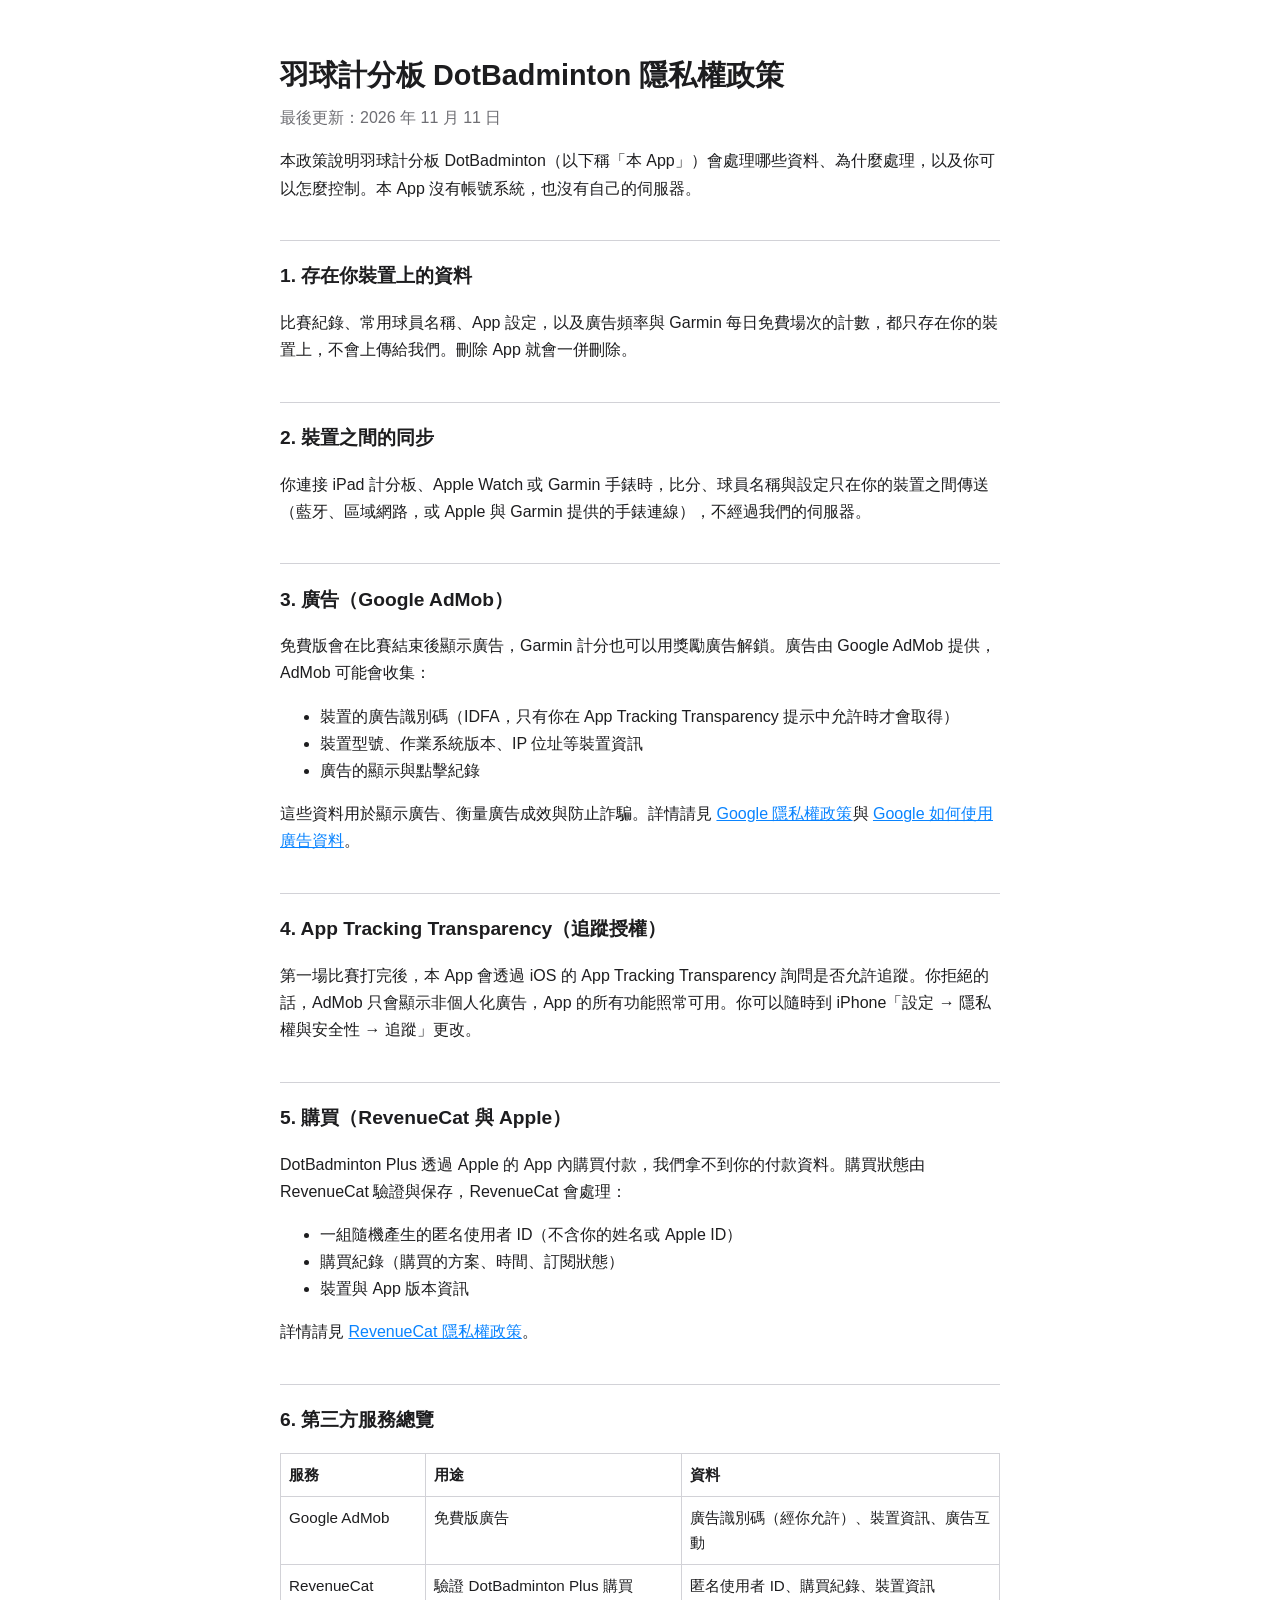
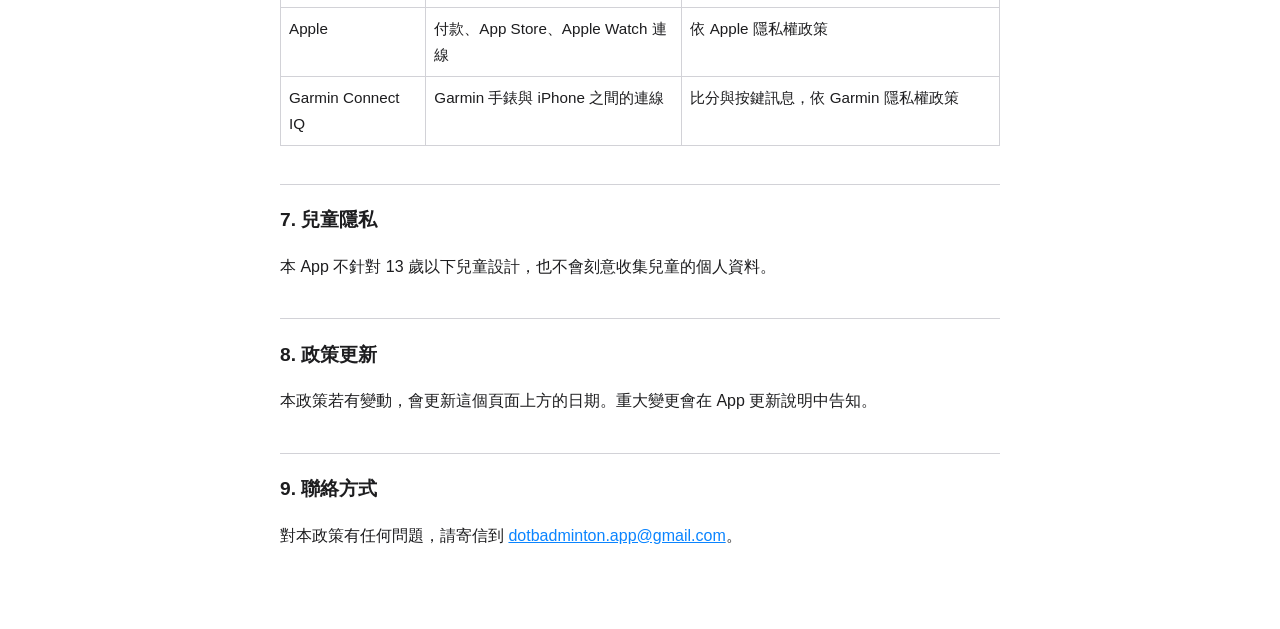
==== privacy.html @ 85cb0b8d "建立隱私權政策與支援頁面" ====
<!doctype html>
<html lang="zh-Hant">
<head>
  <meta charset="utf-8">
  <meta name="viewport" content="width=device-width, initial-scale=1">
  <title>羽球計分板 DotBadminton 隱私權政策</title>
  <style>
    :root { --fg: #1d1d1f; --muted: #6e6e73; --bg: #ffffff; --line: #d2d2d7; }
    @media (prefers-color-scheme: dark) {
      :root { --fg: #f5f5f7; --muted: #a1a1a6; --bg: #000000; --line: #424245; }
    }
    body {
      margin: 0; background: var(--bg); color: var(--fg);
      font: 16px/1.7 -apple-system, BlinkMacSystemFont, "PingFang TC", "Noto Sans TC", sans-serif;
    }
    main { max-width: 720px; margin: 0 auto; padding: 32px 16px 64px; }
    h1 { font-size: 1.8em; margin-bottom: 0; }
    h2 { font-size: 1.2em; margin-top: 2em; border-top: 1px solid var(--line); padding-top: 1em; }
    .updated { color: var(--muted); margin-top: 4px; }
    a { color: #0a84ff; }
    table { border-collapse: collapse; width: 100%; font-size: 0.95em; }
    th, td { border: 1px solid var(--line); padding: 8px; text-align: left; vertical-align: top; }
  </style>
</head>
<body>
<main>
  <h1>羽球計分板 DotBadminton 隱私權政策</h1>
  <p class="updated">最後更新：2026 年 11 月 11 日</p>

  <p>本政策說明羽球計分板 DotBadminton（以下稱「本 App」）會處理哪些資料、為什麼處理，以及你可以怎麼控制。本 App 沒有帳號系統，也沒有自己的伺服器。</p>

  <h2>1. 存在你裝置上的資料</h2>
  <p>比賽紀錄、常用球員名稱、App 設定，以及廣告頻率與 Garmin 每日免費場次的計數，都只存在你的裝置上，不會上傳給我們。刪除 App 就會一併刪除。</p>

  <h2>2. 裝置之間的同步</h2>
  <p>你連接 iPad 計分板、Apple Watch 或 Garmin 手錶時，比分、球員名稱與設定只在你的裝置之間傳送（藍牙、區域網路，或 Apple 與 Garmin 提供的手錶連線），不經過我們的伺服器。</p>

  <h2>3. 廣告（Google AdMob）</h2>
  <p>免費版會在比賽結束後顯示廣告，Garmin 計分也可以用獎勵廣告解鎖。廣告由 Google AdMob 提供，AdMob 可能會收集：</p>
  <ul>
    <li>裝置的廣告識別碼（IDFA，只有你在 App Tracking Transparency 提示中允許時才會取得）</li>
    <li>裝置型號、作業系統版本、IP 位址等裝置資訊</li>
    <li>廣告的顯示與點擊紀錄</li>
  </ul>
  <p>這些資料用於顯示廣告、衡量廣告成效與防止詐騙。詳情請見 <a href="https://policies.google.com/privacy">Google 隱私權政策</a>與 <a href="https://policies.google.com/technologies/ads">Google 如何使用廣告資料</a>。</p>

  <h2>4. App Tracking Transparency（追蹤授權）</h2>
  <p>第一場比賽打完後，本 App 會透過 iOS 的 App Tracking Transparency 詢問是否允許追蹤。你拒絕的話，AdMob 只會顯示非個人化廣告，App 的所有功能照常可用。你可以隨時到 iPhone「設定 → 隱私權與安全性 → 追蹤」更改。</p>

  <h2>5. 購買（RevenueCat 與 Apple）</h2>
  <p>DotBadminton Plus 透過 Apple 的 App 內購買付款，我們拿不到你的付款資料。購買狀態由 RevenueCat 驗證與保存，RevenueCat 會處理：</p>
  <ul>
    <li>一組隨機產生的匿名使用者 ID（不含你的姓名或 Apple ID）</li>
    <li>購買紀錄（購買的方案、時間、訂閱狀態）</li>
    <li>裝置與 App 版本資訊</li>
  </ul>
  <p>詳情請見 <a href="https://www.revenuecat.com/privacy">RevenueCat 隱私權政策</a>。</p>

  <h2>6. 第三方服務總覽</h2>
  <table>
    <tr><th>服務</th><th>用途</th><th>資料</th></tr>
    <tr><td>Google AdMob</td><td>免費版廣告</td><td>廣告識別碼（經你允許）、裝置資訊、廣告互動</td></tr>
    <tr><td>RevenueCat</td><td>驗證 DotBadminton Plus 購買</td><td>匿名使用者 ID、購買紀錄、裝置資訊</td></tr>
    <tr><td>Apple</td><td>付款、App Store、Apple Watch 連線</td><td>依 Apple 隱私權政策</td></tr>
    <tr><td>Garmin Connect IQ</td><td>Garmin 手錶與 iPhone 之間的連線</td><td>比分與按鍵訊息，依 Garmin 隱私權政策</td></tr>
  </table>

  <h2>7. 兒童隱私</h2>
  <p>本 App 不針對 13 歲以下兒童設計，也不會刻意收集兒童的個人資料。</p>

  <h2>8. 政策更新</h2>
  <p>本政策若有變動，會更新這個頁面上方的日期。重大變更會在 App 更新說明中告知。</p>

  <h2>9. 聯絡方式</h2>
  <p>對本政策有任何問題，請寄信到 <a href="mailto:dotbadminton.app@gmail.com">dotbadminton.app@gmail.com</a>。</p>
</main>
</body>
</html>
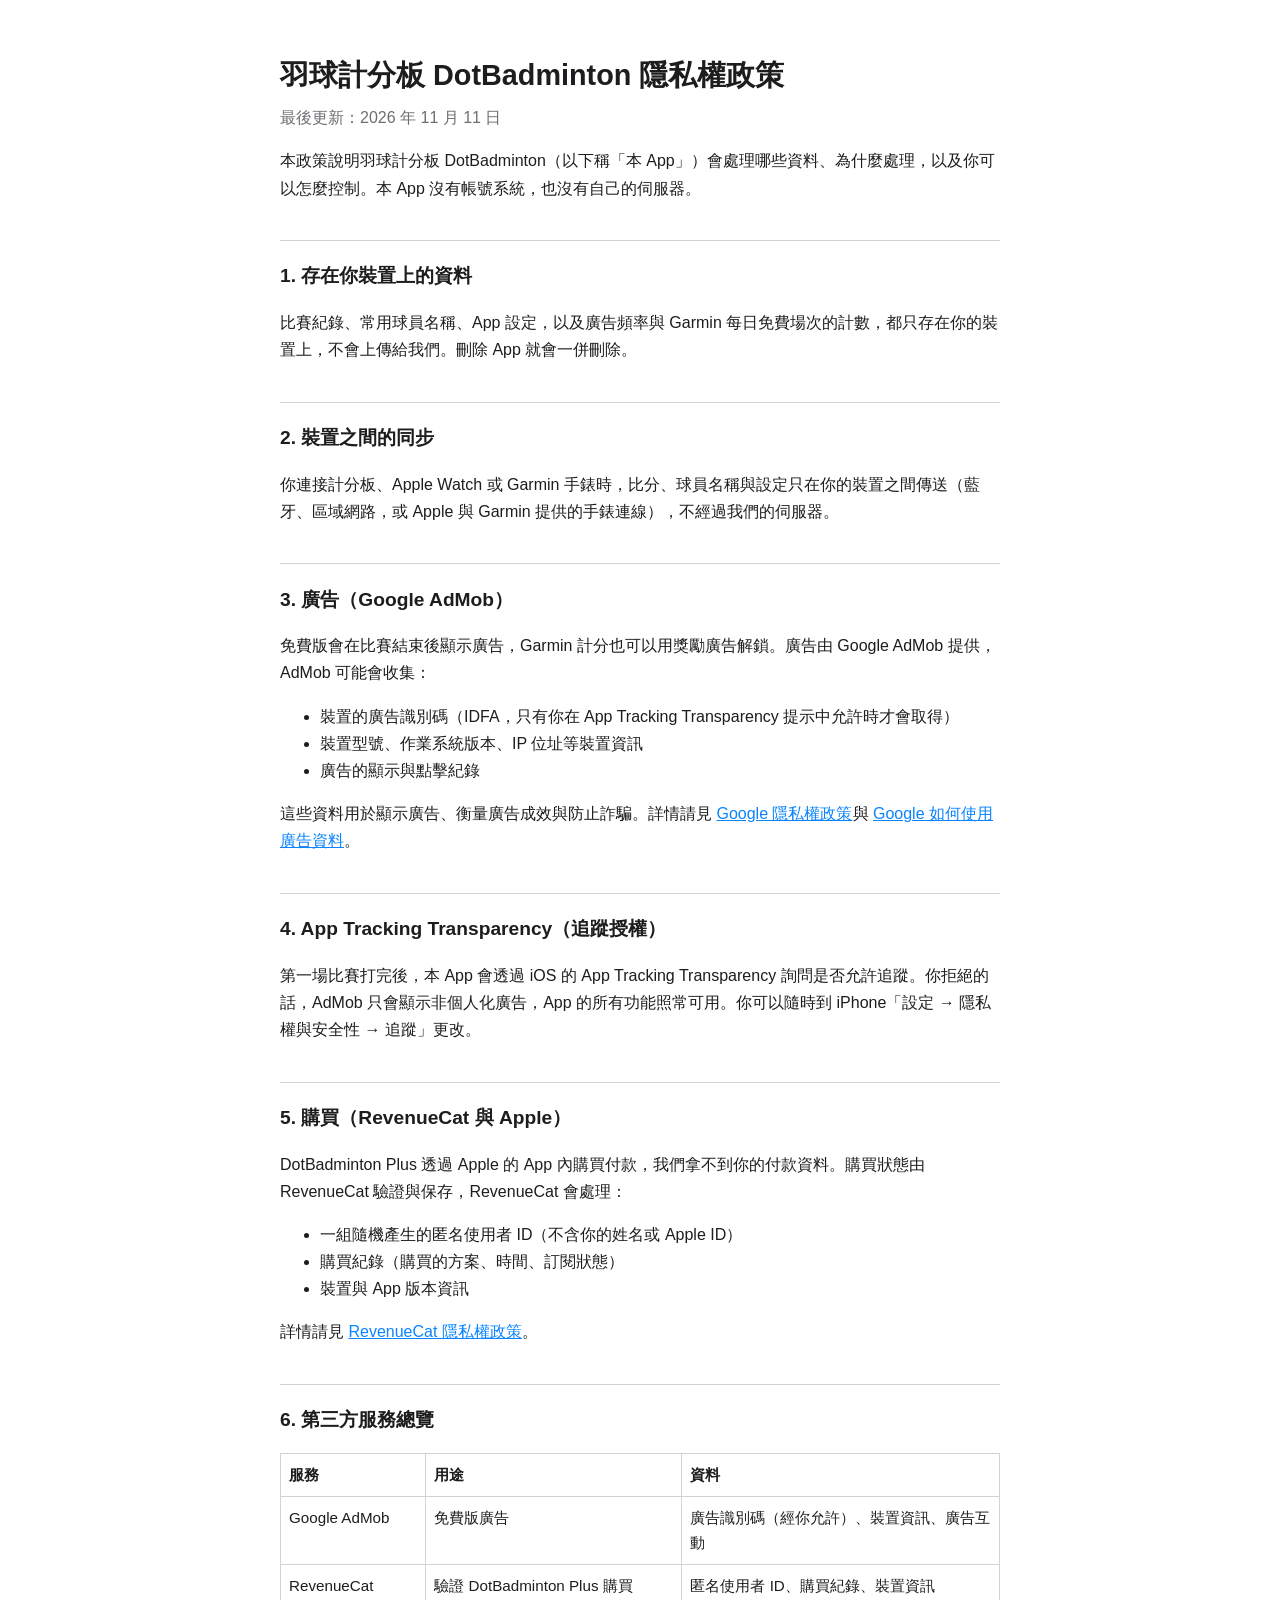
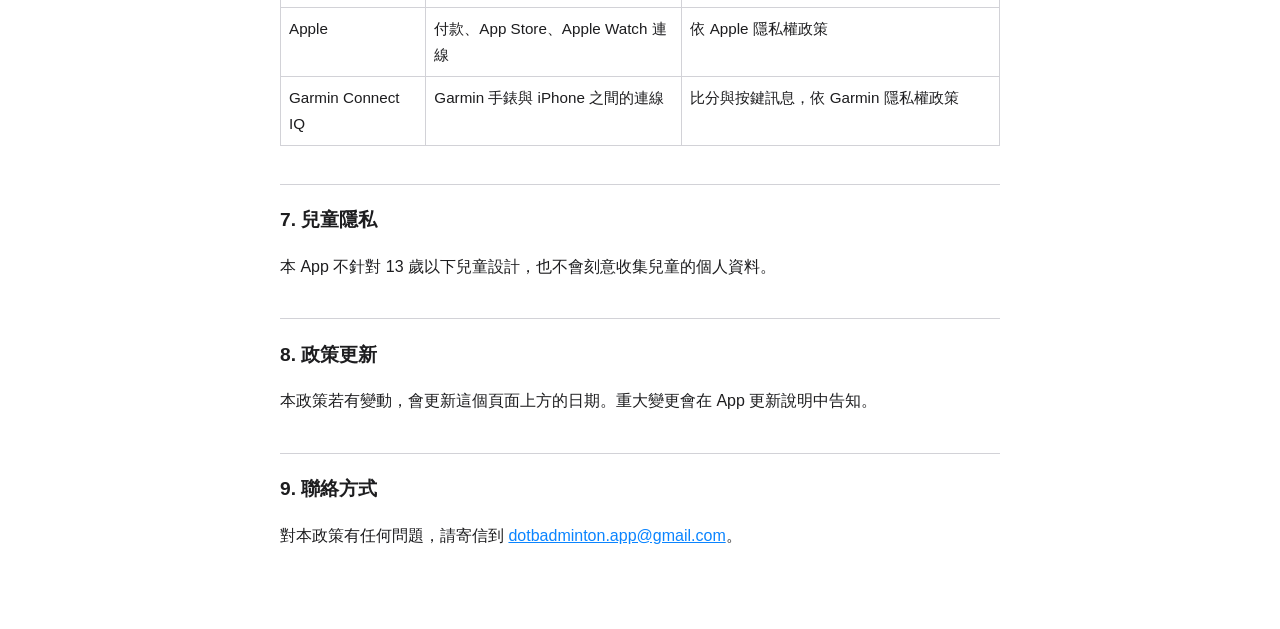
==== commit b6b68831: "修正計分板說明：不限 iPad、不需同一區域網路、改為計分板掃描手機 QR Code" ====
--- a/privacy.html
+++ b/privacy.html
@@ -33,7 +33,7 @@
   <p>比賽紀錄、常用球員名稱、App 設定，以及廣告頻率與 Garmin 每日免費場次的計數，都只存在你的裝置上，不會上傳給我們。刪除 App 就會一併刪除。</p>
 
   <h2>2. 裝置之間的同步</h2>
-  <p>你連接 iPad 計分板、Apple Watch 或 Garmin 手錶時，比分、球員名稱與設定只在你的裝置之間傳送（藍牙、區域網路，或 Apple 與 Garmin 提供的手錶連線），不經過我們的伺服器。</p>
+  <p>你連接計分板、Apple Watch 或 Garmin 手錶時，比分、球員名稱與設定只在你的裝置之間傳送（藍牙、區域網路，或 Apple 與 Garmin 提供的手錶連線），不經過我們的伺服器。</p>
 
   <h2>3. 廣告（Google AdMob）</h2>
   <p>免費版會在比賽結束後顯示廣告，Garmin 計分也可以用獎勵廣告解鎖。廣告由 Google AdMob 提供，AdMob 可能會收集：</p>
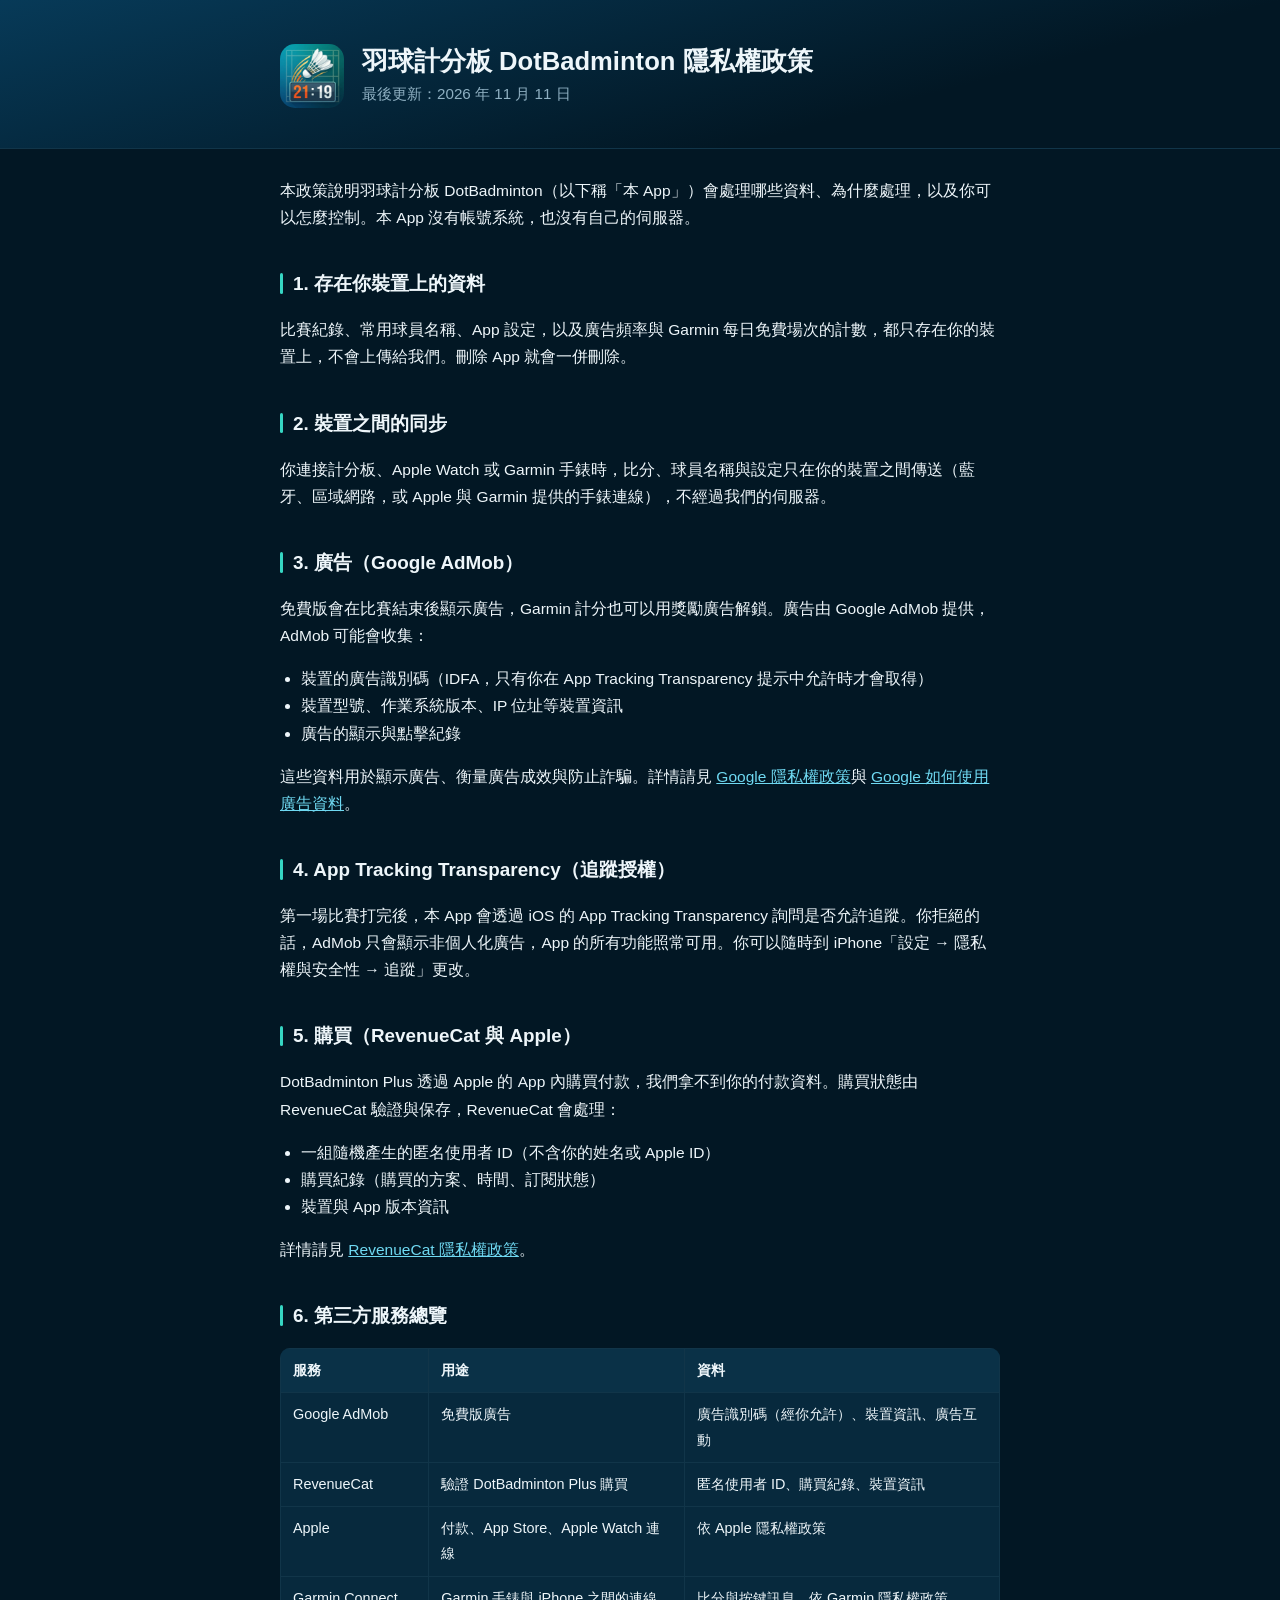
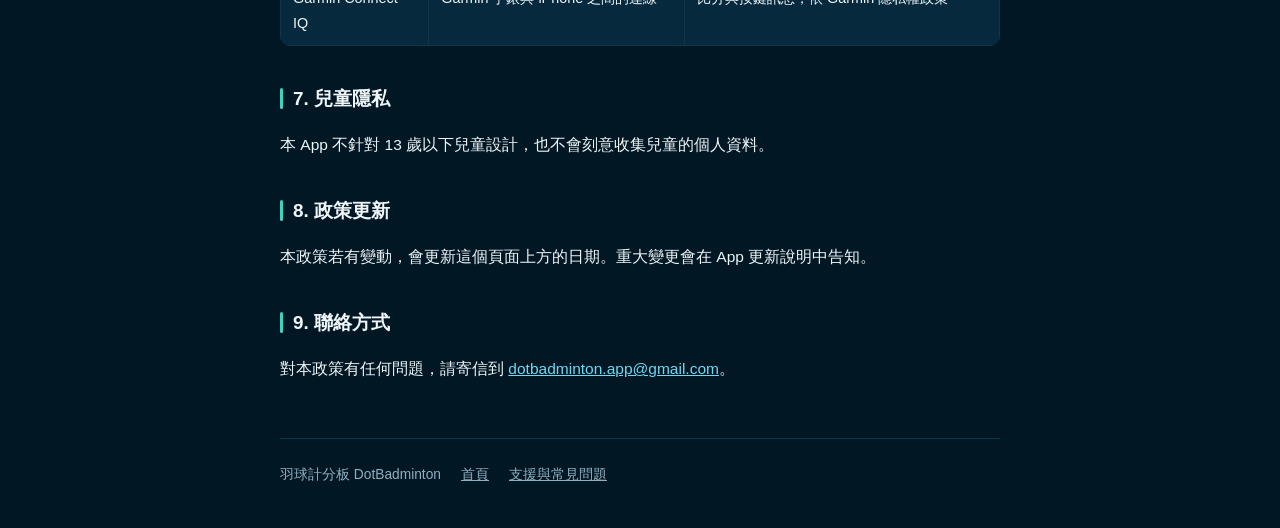
==== commit 1e5d21c1: "首頁與隱私權政策套用同一套深色視覺，共用樣式抽成 style.css - 新增 style.css，三頁共用；support.html 的內嵌樣式改為引用 - 首頁改寫成 App 介紹頁：App St" ====
--- a/privacy.html
+++ b/privacy.html
@@ -2,32 +2,27 @@
 <html lang="zh-Hant">
 <head>
   <meta charset="utf-8">
-  <meta name="viewport" content="width=device-width, initial-scale=1">
+  <meta name="viewport" content="width=device-width, initial-scale=1, viewport-fit=cover">
+  <meta name="theme-color" content="#021724">
+  <meta name="description" content="羽球計分板 DotBadminton 的隱私權政策：資料存在哪裡、裝置之間怎麼同步、用到哪些第三方服務。">
   <title>羽球計分板 DotBadminton 隱私權政策</title>
-  <style>
-    :root { --fg: #1d1d1f; --muted: #6e6e73; --bg: #ffffff; --line: #d2d2d7; }
-    @media (prefers-color-scheme: dark) {
-      :root { --fg: #f5f5f7; --muted: #a1a1a6; --bg: #000000; --line: #424245; }
-    }
-    body {
-      margin: 0; background: var(--bg); color: var(--fg);
-      font: 16px/1.7 -apple-system, BlinkMacSystemFont, "PingFang TC", "Noto Sans TC", sans-serif;
-    }
-    main { max-width: 720px; margin: 0 auto; padding: 32px 16px 64px; }
-    h1 { font-size: 1.8em; margin-bottom: 0; }
-    h2 { font-size: 1.2em; margin-top: 2em; border-top: 1px solid var(--line); padding-top: 1em; }
-    .updated { color: var(--muted); margin-top: 4px; }
-    a { color: #0a84ff; }
-    table { border-collapse: collapse; width: 100%; font-size: 0.95em; }
-    th, td { border: 1px solid var(--line); padding: 8px; text-align: left; vertical-align: top; }
-  </style>
+  <link rel="stylesheet" href="style.css">
 </head>
 <body>
-<main>
-  <h1>羽球計分板 DotBadminton 隱私權政策</h1>
-  <p class="updated">最後更新：2026 年 11 月 11 日</p>
 
-  <p>本政策說明羽球計分板 DotBadminton（以下稱「本 App」）會處理哪些資料、為什麼處理，以及你可以怎麼控制。本 App 沒有帳號系統，也沒有自己的伺服器。</p>
+<header class="hero">
+  <div class="gutter hero-inner">
+    <img src="images/icon.png" alt="DotBadminton App 圖示" width="64" height="64">
+    <div>
+      <h1>羽球計分板 DotBadminton 隱私權政策</h1>
+      <p>最後更新：2026 年 11 月 11 日</p>
+    </div>
+  </div>
+</header>
+
+<main class="gutter prose">
+
+  <p style="margin-top:28px">本政策說明羽球計分板 DotBadminton（以下稱「本 App」）會處理哪些資料、為什麼處理，以及你可以怎麼控制。本 App 沒有帳號系統，也沒有自己的伺服器。</p>
 
   <h2>1. 存在你裝置上的資料</h2>
   <p>比賽紀錄、常用球員名稱、App 設定，以及廣告頻率與 Garmin 每日免費場次的計數，都只存在你的裝置上，不會上傳給我們。刪除 App 就會一併刪除。</p>
@@ -57,13 +52,15 @@
   <p>詳情請見 <a href="https://www.revenuecat.com/privacy">RevenueCat 隱私權政策</a>。</p>
 
   <h2>6. 第三方服務總覽</h2>
-  <table>
-    <tr><th>服務</th><th>用途</th><th>資料</th></tr>
-    <tr><td>Google AdMob</td><td>免費版廣告</td><td>廣告識別碼（經你允許）、裝置資訊、廣告互動</td></tr>
-    <tr><td>RevenueCat</td><td>驗證 DotBadminton Plus 購買</td><td>匿名使用者 ID、購買紀錄、裝置資訊</td></tr>
-    <tr><td>Apple</td><td>付款、App Store、Apple Watch 連線</td><td>依 Apple 隱私權政策</td></tr>
-    <tr><td>Garmin Connect IQ</td><td>Garmin 手錶與 iPhone 之間的連線</td><td>比分與按鍵訊息，依 Garmin 隱私權政策</td></tr>
-  </table>
+  <div class="table-wrap">
+    <table>
+      <tr><th>服務</th><th>用途</th><th>資料</th></tr>
+      <tr><td>Google AdMob</td><td>免費版廣告</td><td>廣告識別碼（經你允許）、裝置資訊、廣告互動</td></tr>
+      <tr><td>RevenueCat</td><td>驗證 DotBadminton Plus 購買</td><td>匿名使用者 ID、購買紀錄、裝置資訊</td></tr>
+      <tr><td>Apple</td><td>付款、App Store、Apple Watch 連線</td><td>依 Apple 隱私權政策</td></tr>
+      <tr><td>Garmin Connect IQ</td><td>Garmin 手錶與 iPhone 之間的連線</td><td>比分與按鍵訊息，依 Garmin 隱私權政策</td></tr>
+    </table>
+  </div>
 
   <h2>7. 兒童隱私</h2>
   <p>本 App 不針對 13 歲以下兒童設計，也不會刻意收集兒童的個人資料。</p>
@@ -73,6 +70,14 @@
 
   <h2>9. 聯絡方式</h2>
   <p>對本政策有任何問題，請寄信到 <a href="mailto:dotbadminton.app@gmail.com">dotbadminton.app@gmail.com</a>。</p>
+
+  <footer>
+    <span>羽球計分板 DotBadminton</span>
+    <a href="index.html">首頁</a>
+    <a href="support.html">支援與常見問題</a>
+  </footer>
+
 </main>
+
 </body>
 </html>
--- a/style.css
+++ b/style.css
@@ -0,0 +1,228 @@
+/* DotBadminton 網站共用樣式：深色品牌視覺，與 App 啟動畫面同一組色 */
+
+:root {
+  --bg: #021724;
+  --bg-2: #073a58;
+  --surface: #07293d;
+  --shot-bg: #0a3147;
+  --fg: #eef6fa;
+  --muted: #8fb0c2;
+  --line: #113549;
+  --accent: #36d6c3;
+  --link: #6fd9f2;
+  --sans: -apple-system, BlinkMacSystemFont, "PingFang TC", "Noto Sans TC", "Helvetica Neue", sans-serif;
+  color-scheme: dark;
+}
+
+* { box-sizing: border-box; }
+
+body {
+  margin: 0;
+  background: var(--bg);
+  color: var(--fg);
+  font: 16px/1.75 var(--sans);
+  -webkit-font-smoothing: antialiased;
+}
+
+.gutter {
+  width: 100%;
+  max-width: 760px;
+  margin: 0 auto;
+  padding-left: max(20px, env(safe-area-inset-left, 0px));
+  padding-right: max(20px, env(safe-area-inset-right, 0px));
+}
+
+a { color: var(--link); }
+
+/* ---------- 頁首 ---------- */
+.hero {
+  background: linear-gradient(165deg, var(--bg-2) 0%, var(--bg) 70%);
+  border-bottom: 1px solid var(--line);
+  padding-block: calc(44px + env(safe-area-inset-top, 0px)) 40px;
+}
+.hero-inner { display: flex; gap: 18px; align-items: center; flex-wrap: wrap; }
+.hero img { width: 64px; height: 64px; border-radius: 15px; display: block; }
+.hero h1 { font-size: 1.6rem; line-height: 1.35; margin: 0 0 2px; text-wrap: balance; }
+.hero p { margin: 0; color: var(--muted); font-size: 0.95rem; }
+
+/* ---------- 聯絡卡 ---------- */
+.contact {
+  margin-top: 28px;
+  background: var(--surface);
+  border: 1px solid var(--line);
+  border-left: 3px solid var(--accent);
+  border-radius: 14px;
+  padding: 18px 20px;
+}
+.contact p { margin: 0; }
+.contact p + p { margin-top: 6px; }
+.contact .hint { color: var(--muted); font-size: 0.88rem; line-height: 1.7; }
+
+/* ---------- 圖卡 ---------- */
+.highlights {
+  display: grid;
+  grid-template-columns: repeat(auto-fit, minmax(210px, 1fr));
+  gap: 16px;
+  margin-top: 36px;
+}
+.hl {
+  background: var(--surface);
+  border: 1px solid var(--line);
+  border-radius: 16px;
+  overflow: hidden;
+  min-width: 0;
+  display: flex;
+  flex-direction: column;
+}
+.hl .shot { background: var(--shot-bg); padding: 14px 14px 0; }
+.hl img {
+  display: block;
+  width: 100%;
+  aspect-ratio: 4 / 3;
+  object-fit: cover;
+  object-position: center;
+  border-radius: 10px 10px 0 0;
+}
+/* 這張要看得到底部的發球紅點，所以往下取景 */
+.hl.serve img { object-position: 50% 90%; }
+.hl .cap { padding: 14px 16px 16px; }
+.hl h3 { font-size: 0.98rem; margin: 0 0 4px; }
+.hl p { margin: 0; color: var(--muted); font-size: 0.86rem; line-height: 1.65; }
+
+/* ---------- 章節 ---------- */
+section { margin-top: 48px; }
+h2 {
+  font-size: 1.18rem;
+  margin: 0 0 16px;
+  display: flex;
+  align-items: center;
+  gap: 10px;
+  scroll-margin-top: 20px;
+}
+h2::before {
+  content: "";
+  width: 3px;
+  height: 1.1em;
+  border-radius: 2px;
+  background: var(--accent);
+  flex: none;
+}
+
+/* ---------- 收合式 FAQ ---------- */
+.faq { display: grid; gap: 10px; }
+
+details {
+  background: var(--surface);
+  border: 1px solid var(--line);
+  border-radius: 14px;
+  overflow: hidden;
+}
+details[open] { border-color: #1d5878; }
+summary {
+  cursor: pointer;
+  list-style: none;
+  padding: 14px 18px;
+  font-weight: 600;
+  font-size: 0.98rem;
+  display: flex;
+  align-items: center;
+  justify-content: space-between;
+  gap: 12px;
+}
+summary::-webkit-details-marker { display: none; }
+summary::after {
+  content: "";
+  width: 8px;
+  height: 8px;
+  flex: none;
+  border-right: 2px solid var(--muted);
+  border-bottom: 2px solid var(--muted);
+  transform: rotate(45deg) translate(-2px, -2px);
+  transition: transform 0.18s ease;
+}
+details[open] summary::after { transform: rotate(-135deg) translate(-2px, -2px); }
+summary:focus-visible { outline: 2px solid var(--accent); outline-offset: -2px; }
+
+.answer { padding: 0 18px 18px; }
+.answer > :first-child { margin-top: 0; }
+.answer > :last-child { margin-bottom: 0; }
+.answer p { margin: 0 0 10px; font-size: 0.95rem; }
+.answer ul { margin: 0 0 10px; padding-left: 1.25em; }
+.answer li { margin-bottom: 4px; }
+.answer strong { color: #ffffff; }
+
+/* ---------- 內文圖 ---------- */
+figure {
+  margin: 14px 0 12px;
+  background: var(--shot-bg);
+  border: 1px solid var(--line);
+  border-radius: 12px;
+  padding: 12px;
+  max-width: 260px;
+}
+figure.wide { max-width: 100%; }
+figure img { display: block; width: 100%; max-width: 100%; border-radius: 8px; }
+figcaption { color: var(--muted); font-size: 0.82rem; line-height: 1.6; margin-top: 10px; }
+
+.note {
+  border-left: 2px solid var(--accent);
+  padding-left: 12px;
+  color: var(--muted);
+  font-size: 0.88rem;
+  margin: 12px 0 0;
+}
+
+/* ---------- 方案價格 ---------- */
+.plans { display: grid; gap: 10px; margin: 12px 0; }
+.plan {
+  display: flex;
+  align-items: baseline;
+  justify-content: space-between;
+  gap: 12px;
+  border: 1px solid var(--line);
+  border-radius: 10px;
+  padding: 10px 14px;
+  font-size: 0.95rem;
+}
+.plan b { font-weight: 600; }
+.plan span { color: var(--accent); font-weight: 600; font-variant-numeric: tabular-nums; }
+
+/* ---------- 長文（隱私權政策） ---------- */
+.prose h2 { margin-top: 36px; }
+.prose p, .prose li { font-size: 0.97rem; }
+.prose ul { padding-left: 1.3em; }
+.table-wrap { overflow-x: auto; margin: 14px 0; }
+table {
+  border-collapse: collapse;
+  width: 100%;
+  min-width: 460px;
+  font-size: 0.9rem;
+  background: var(--surface);
+  border-radius: 10px;
+  overflow: hidden;
+}
+th, td {
+  border: 1px solid var(--line);
+  padding: 9px 12px;
+  text-align: left;
+  vertical-align: top;
+}
+th { background: #0a3147; font-weight: 600; }
+
+/* ---------- 頁尾 ---------- */
+footer {
+  margin-top: 56px;
+  border-top: 1px solid var(--line);
+  padding-block: 24px calc(40px + env(safe-area-inset-bottom, 0px));
+  color: var(--muted);
+  font-size: 0.86rem;
+  display: flex;
+  flex-wrap: wrap;
+  gap: 8px 20px;
+  align-items: baseline;
+}
+footer a { color: var(--muted); }
+
+@media (prefers-reduced-motion: reduce) {
+  summary::after { transition: none; }
+}
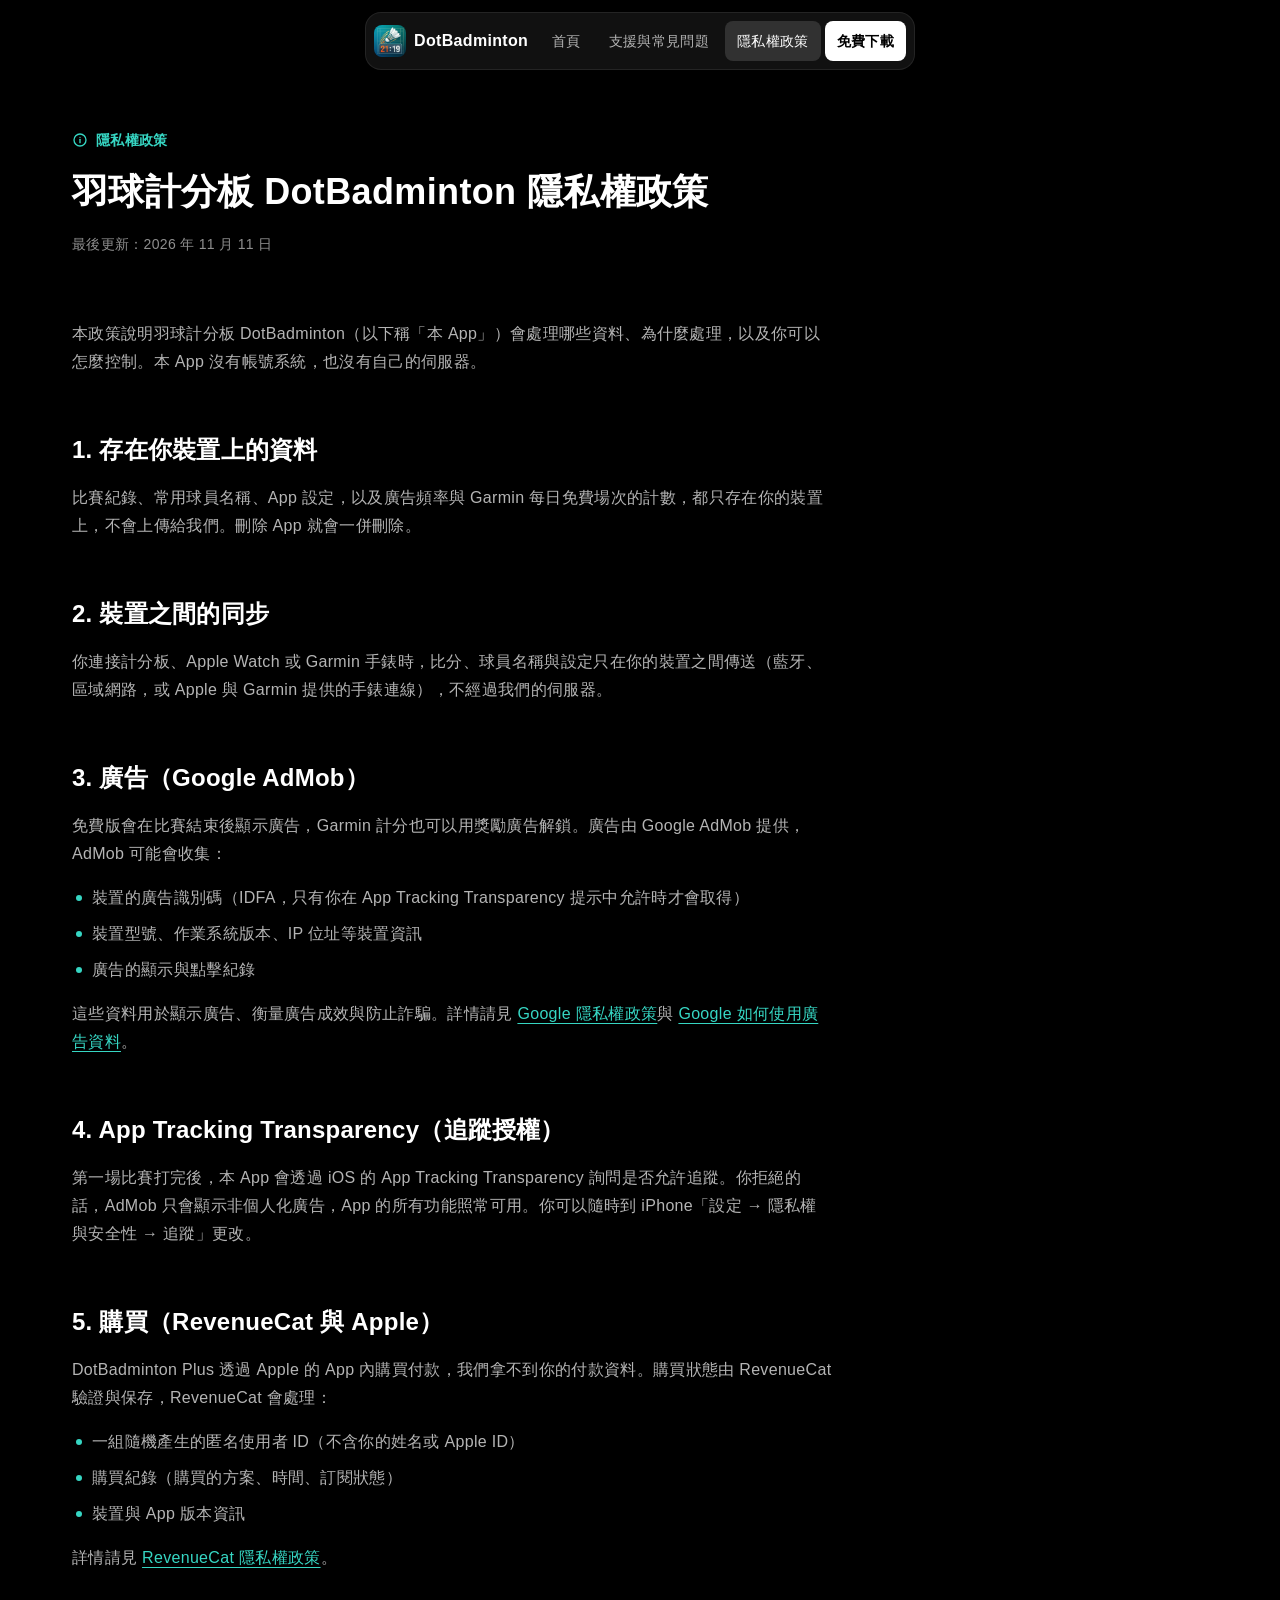
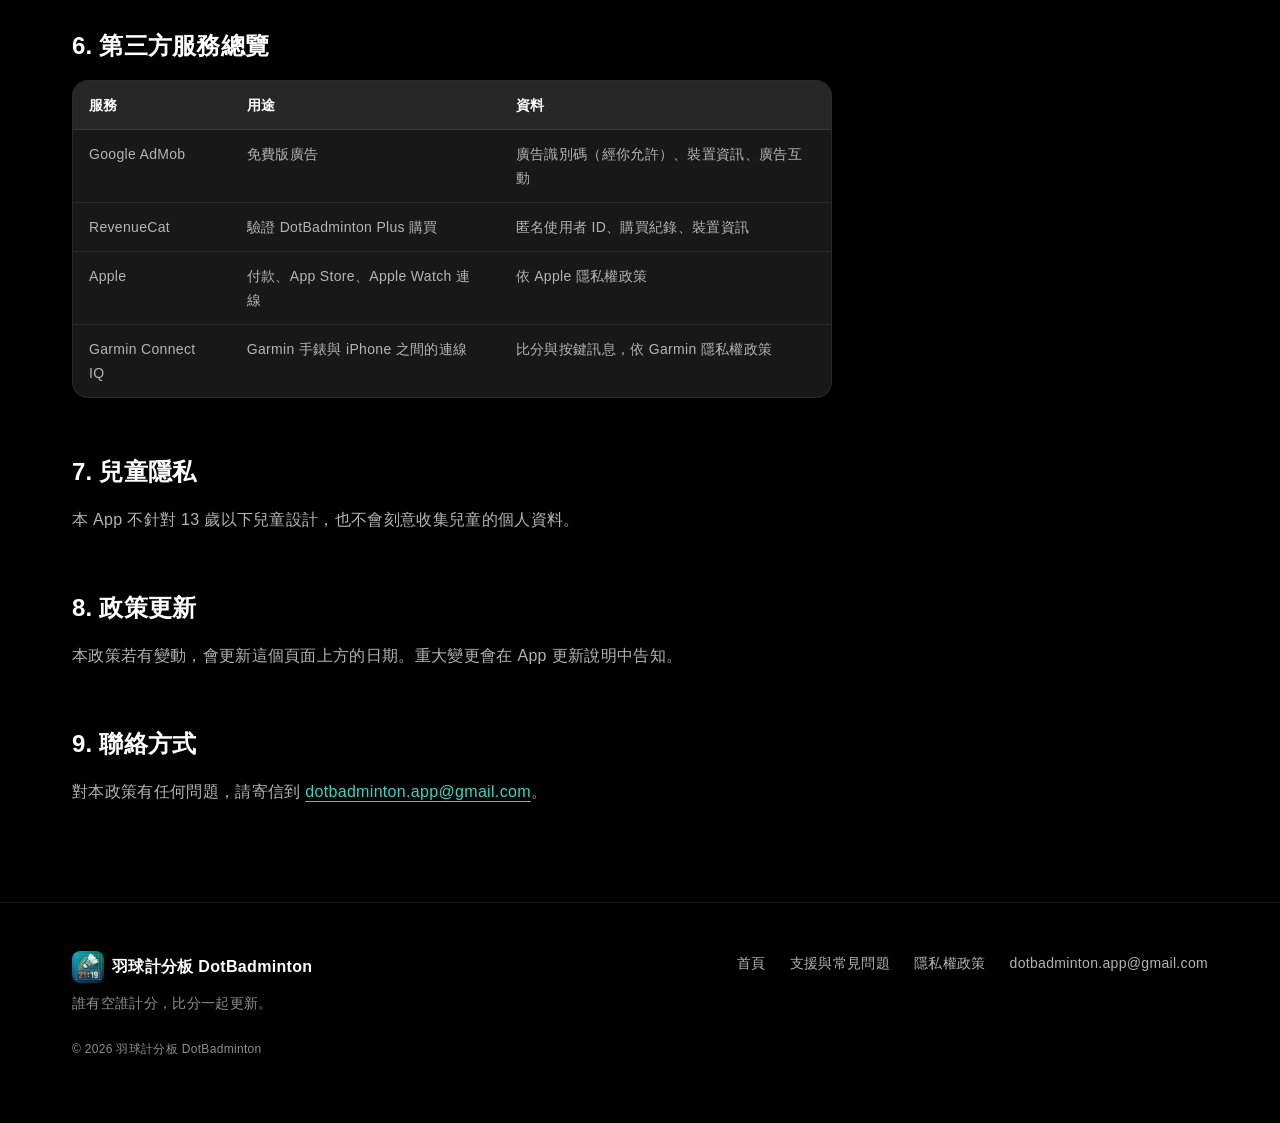
==== commit fac138ff: "支援與隱私權兩頁套用同一套設計系統 三頁改用同一支樣式與腳本，首頁的設計規則延伸到內頁： - home.css 改名 site.css 給三頁共用，刪掉已無人引用的 style.css - 共用腳本抽" ====
--- a/privacy.html
+++ b/privacy.html
@@ -3,81 +3,126 @@
 <head>
   <meta charset="utf-8">
   <meta name="viewport" content="width=device-width, initial-scale=1, viewport-fit=cover">
-  <meta name="theme-color" content="#021724">
+  <meta name="theme-color" content="#000000">
   <meta name="description" content="羽球計分板 DotBadminton 的隱私權政策：資料存在哪裡、裝置之間怎麼同步、用到哪些第三方服務。">
   <title>羽球計分板 DotBadminton 隱私權政策</title>
-  <link rel="stylesheet" href="style.css">
+  <link rel="stylesheet" href="site.css">
+  <script>document.documentElement.classList.add('js');</script>
 </head>
 <body>
 
-<header class="hero">
-  <div class="gutter hero-inner">
-    <img src="images/icon.png" alt="DotBadminton App 圖示" width="64" height="64">
-    <div>
-      <h1>羽球計分板 DotBadminton 隱私權政策</h1>
-      <p>最後更新：2026 年 11 月 11 日</p>
+<svg class="icon-sprite" aria-hidden="true" focusable="false" xmlns="http://www.w3.org/2000/svg">
+  <symbol id="i-plus" viewBox="0 0 24 24"><path d="M12 5v14"/><path d="M5 12h14"/></symbol>
+  <symbol id="i-info" viewBox="0 0 24 24"><circle cx="12" cy="12" r="9"/><path d="M12 11v5"/><path d="M12 8h.01"/></symbol>
+  <symbol id="i-mail" viewBox="0 0 24 24"><rect x="3" y="5" width="18" height="14" rx="2"/><path d="m3.5 7 8.5 6 8.5-6"/></symbol>
+  <symbol id="i-download" viewBox="0 0 24 24"><path d="M12 3v12"/><polyline points="7 11 12 16 17 11"/><path d="M4 20h16"/></symbol>
+  <symbol id="i-chevron" viewBox="0 0 24 24"><polyline points="9 6 15 12 9 18"/></symbol>
+</svg>
+
+<a class="skip-link btn btn-primary btn-sm" href="#main">跳到主要內容</a>
+
+<nav class="site-nav" aria-label="主要導覽">
+  <a class="brand" href="index.html">
+    <img src="images/icon.png" alt="" width="32" height="32">
+    <span>DotBadminton</span>
+  </a>
+  <ul class="nav-links is-always">
+    <li><a href="index.html">首頁</a></li>
+    <li><a href="support.html">支援與常見問題</a></li>
+    <li><a href="privacy.html" aria-current="page">隱私權政策</a></li>
+  </ul>
+  <a class="btn btn-primary btn-sm" href="https://apps.apple.com/tw/app/id6772691692">免費下載</a>
+</nav>
+
+<main id="main" tabindex="-1">
+
+  <header class="page-hero">
+    <div class="container">
+      <div class="page-hero-inner">
+        <p class="kicker"><svg class="icon" aria-hidden="true"><use href="#i-info"/></svg>隱私權政策</p>
+        <h1 class="page-title">羽球計分板 DotBadminton 隱私權政策</h1>
+        <p class="page-meta">最後更新：2026 年 11 月 11 日</p>
+      </div>
     </div>
-  </div>
-</header>
+  </header>
 
-<main class="gutter prose">
+  <section class="section is-tight">
+    <div class="container">
+      <div class="prose reveal">
+        <p>本政策說明羽球計分板 DotBadminton（以下稱「本 App」）會處理哪些資料、為什麼處理，以及你可以怎麼控制。本 App 沒有帳號系統，也沒有自己的伺服器。</p>
 
-  <p style="margin-top:28px">本政策說明羽球計分板 DotBadminton（以下稱「本 App」）會處理哪些資料、為什麼處理，以及你可以怎麼控制。本 App 沒有帳號系統，也沒有自己的伺服器。</p>
+        <h2>1. 存在你裝置上的資料</h2>
+        <p>比賽紀錄、常用球員名稱、App 設定，以及廣告頻率與 Garmin 每日免費場次的計數，都只存在你的裝置上，不會上傳給我們。刪除 App 就會一併刪除。</p>
 
-  <h2>1. 存在你裝置上的資料</h2>
-  <p>比賽紀錄、常用球員名稱、App 設定，以及廣告頻率與 Garmin 每日免費場次的計數，都只存在你的裝置上，不會上傳給我們。刪除 App 就會一併刪除。</p>
+        <h2>2. 裝置之間的同步</h2>
+        <p>你連接計分板、Apple Watch 或 Garmin 手錶時，比分、球員名稱與設定只在你的裝置之間傳送（藍牙、區域網路，或 Apple 與 Garmin 提供的手錶連線），不經過我們的伺服器。</p>
 
-  <h2>2. 裝置之間的同步</h2>
-  <p>你連接計分板、Apple Watch 或 Garmin 手錶時，比分、球員名稱與設定只在你的裝置之間傳送（藍牙、區域網路，或 Apple 與 Garmin 提供的手錶連線），不經過我們的伺服器。</p>
+        <h2>3. 廣告（Google AdMob）</h2>
+        <p>免費版會在比賽結束後顯示廣告，Garmin 計分也可以用獎勵廣告解鎖。廣告由 Google AdMob 提供，AdMob 可能會收集：</p>
+        <ul>
+          <li>裝置的廣告識別碼（IDFA，只有你在 App Tracking Transparency 提示中允許時才會取得）</li>
+          <li>裝置型號、作業系統版本、IP 位址等裝置資訊</li>
+          <li>廣告的顯示與點擊紀錄</li>
+        </ul>
+        <p>這些資料用於顯示廣告、衡量廣告成效與防止詐騙。詳情請見 <a class="text-link" href="https://policies.google.com/privacy" target="_blank" rel="noopener">Google 隱私權政策</a>與 <a class="text-link" href="https://policies.google.com/technologies/ads" target="_blank" rel="noopener">Google 如何使用廣告資料</a>。</p>
 
-  <h2>3. 廣告（Google AdMob）</h2>
-  <p>免費版會在比賽結束後顯示廣告，Garmin 計分也可以用獎勵廣告解鎖。廣告由 Google AdMob 提供，AdMob 可能會收集：</p>
-  <ul>
-    <li>裝置的廣告識別碼（IDFA，只有你在 App Tracking Transparency 提示中允許時才會取得）</li>
-    <li>裝置型號、作業系統版本、IP 位址等裝置資訊</li>
-    <li>廣告的顯示與點擊紀錄</li>
-  </ul>
-  <p>這些資料用於顯示廣告、衡量廣告成效與防止詐騙。詳情請見 <a href="https://policies.google.com/privacy">Google 隱私權政策</a>與 <a href="https://policies.google.com/technologies/ads">Google 如何使用廣告資料</a>。</p>
+        <h2>4. App Tracking Transparency（追蹤授權）</h2>
+        <p>第一場比賽打完後，本 App 會透過 iOS 的 App Tracking Transparency 詢問是否允許追蹤。你拒絕的話，AdMob 只會顯示非個人化廣告，App 的所有功能照常可用。你可以隨時到 iPhone「設定 → 隱私權與安全性 → 追蹤」更改。</p>
 
-  <h2>4. App Tracking Transparency（追蹤授權）</h2>
-  <p>第一場比賽打完後，本 App 會透過 iOS 的 App Tracking Transparency 詢問是否允許追蹤。你拒絕的話，AdMob 只會顯示非個人化廣告，App 的所有功能照常可用。你可以隨時到 iPhone「設定 → 隱私權與安全性 → 追蹤」更改。</p>
+        <h2>5. 購買（RevenueCat 與 Apple）</h2>
+        <p>DotBadminton Plus 透過 Apple 的 App 內購買付款，我們拿不到你的付款資料。購買狀態由 RevenueCat 驗證與保存，RevenueCat 會處理：</p>
+        <ul>
+          <li>一組隨機產生的匿名使用者 ID（不含你的姓名或 Apple ID）</li>
+          <li>購買紀錄（購買的方案、時間、訂閱狀態）</li>
+          <li>裝置與 App 版本資訊</li>
+        </ul>
+        <p>詳情請見 <a class="text-link" href="https://www.revenuecat.com/privacy" target="_blank" rel="noopener">RevenueCat 隱私權政策</a>。</p>
 
-  <h2>5. 購買（RevenueCat 與 Apple）</h2>
-  <p>DotBadminton Plus 透過 Apple 的 App 內購買付款，我們拿不到你的付款資料。購買狀態由 RevenueCat 驗證與保存，RevenueCat 會處理：</p>
-  <ul>
-    <li>一組隨機產生的匿名使用者 ID（不含你的姓名或 Apple ID）</li>
-    <li>購買紀錄（購買的方案、時間、訂閱狀態）</li>
-    <li>裝置與 App 版本資訊</li>
-  </ul>
-  <p>詳情請見 <a href="https://www.revenuecat.com/privacy">RevenueCat 隱私權政策</a>。</p>
+        <h2>6. 第三方服務總覽</h2>
+        <div class="table-wrap">
+          <table>
+            <tr><th>服務</th><th>用途</th><th>資料</th></tr>
+            <tr><td>Google AdMob</td><td>免費版廣告</td><td>廣告識別碼（經你允許）、裝置資訊、廣告互動</td></tr>
+            <tr><td>RevenueCat</td><td>驗證 DotBadminton Plus 購買</td><td>匿名使用者 ID、購買紀錄、裝置資訊</td></tr>
+            <tr><td>Apple</td><td>付款、App Store、Apple Watch 連線</td><td>依 Apple 隱私權政策</td></tr>
+            <tr><td>Garmin Connect IQ</td><td>Garmin 手錶與 iPhone 之間的連線</td><td>比分與按鍵訊息，依 Garmin 隱私權政策</td></tr>
+          </table>
+        </div>
 
-  <h2>6. 第三方服務總覽</h2>
-  <div class="table-wrap">
-    <table>
-      <tr><th>服務</th><th>用途</th><th>資料</th></tr>
-      <tr><td>Google AdMob</td><td>免費版廣告</td><td>廣告識別碼（經你允許）、裝置資訊、廣告互動</td></tr>
-      <tr><td>RevenueCat</td><td>驗證 DotBadminton Plus 購買</td><td>匿名使用者 ID、購買紀錄、裝置資訊</td></tr>
-      <tr><td>Apple</td><td>付款、App Store、Apple Watch 連線</td><td>依 Apple 隱私權政策</td></tr>
-      <tr><td>Garmin Connect IQ</td><td>Garmin 手錶與 iPhone 之間的連線</td><td>比分與按鍵訊息，依 Garmin 隱私權政策</td></tr>
-    </table>
-  </div>
+        <h2>7. 兒童隱私</h2>
+        <p>本 App 不針對 13 歲以下兒童設計，也不會刻意收集兒童的個人資料。</p>
 
-  <h2>7. 兒童隱私</h2>
-  <p>本 App 不針對 13 歲以下兒童設計，也不會刻意收集兒童的個人資料。</p>
+        <h2>8. 政策更新</h2>
+        <p>本政策若有變動，會更新這個頁面上方的日期。重大變更會在 App 更新說明中告知。</p>
 
-  <h2>8. 政策更新</h2>
-  <p>本政策若有變動，會更新這個頁面上方的日期。重大變更會在 App 更新說明中告知。</p>
-
-  <h2>9. 聯絡方式</h2>
-  <p>對本政策有任何問題，請寄信到 <a href="mailto:dotbadminton.app@gmail.com">dotbadminton.app@gmail.com</a>。</p>
-
-  <footer>
-    <span>羽球計分板 DotBadminton</span>
-    <a href="index.html">首頁</a>
-    <a href="support.html">支援與常見問題</a>
-  </footer>
+        <h2>9. 聯絡方式</h2>
+        <p>對本政策有任何問題，請寄信到 <a class="text-link" href="mailto:dotbadminton.app@gmail.com">dotbadminton.app@gmail.com</a>。</p>
+      </div>
+    </div>
+  </section>
 
 </main>
 
+<footer class="site-footer">
+  <div class="container footer-inner">
+    <div class="footer-brand">
+      <span class="brand">
+        <img src="images/icon.png" alt="" width="32" height="32">
+        <span>羽球計分板 DotBadminton</span>
+      </span>
+      <p>誰有空誰計分，比分一起更新。</p>
+    </div>
+    <ul class="footer-links">
+      <li><a href="index.html">首頁</a></li>
+      <li><a href="support.html">支援與常見問題</a></li>
+      <li><a href="privacy.html" aria-current="page">隱私權政策</a></li>
+      <li><a href="mailto:dotbadminton.app@gmail.com">dotbadminton.app@gmail.com</a></li>
+    </ul>
+    <p class="footer-copy">© 2026 羽球計分板 DotBadminton</p>
+  </div>
+</footer>
+
+<script src="site.js" defer></script>
+
 </body>
 </html>
--- a/site.css
+++ b/site.css
@@ -0,0 +1,1288 @@
+/* =====================================================================
+   羽球計分板 DotBadminton 網站樣式
+   設計規則：
+   - 背景是平的、不用漸層（只有主標題的文字漸層例外）
+   - 間距只用 0、4、8、12、16、24、32、40、48、64、96px
+   - 圓角只用 8、12、16、24、32px；內層圓角 = 外層 − 間距
+   - 框線四邊都有或都沒有
+   - 動態只動 transform 與 opacity，曲線一律用 --ease
+   首頁、支援與常見問題、隱私權政策三頁共用這支樣式
+   ===================================================================== */
+
+/* ---------- 設計變數 ---------- */
+:root {
+  color-scheme: dark;
+  --bg: #000000;
+  --surface-1: #181818;
+  --surface-2: #1f1f1f;
+  --surface-3: #272727;
+  --surface-4: #313131;
+  --line: rgba(255, 255, 255, 0.08);
+  --line-strong: rgba(255, 255, 255, 0.16);
+  --text: #ffffff;
+  --text-2: #b4b4b4;
+  --text-3: #8f8f8f;
+  --accent: #36d6c3;
+  --accent-soft: rgba(54, 214, 195, 0.3);
+  --ease: cubic-bezier(0.22, 1, 0.36, 1);
+  --font: -apple-system, BlinkMacSystemFont, "Helvetica Neue", "PingFang TC",
+    "Noto Sans TC", "Microsoft JhengHei", sans-serif;
+  /* 行高：中文內文約 1.75 倍、標題約 1.3 倍，字距略寬 */
+  --lh-xs: 20px;
+  --lh-sm: 24px;
+  --lh-base: 28px;
+  --lh-lg: 32px;
+  --lh-xl: 32px;
+  --lh-2xl: 36px;
+  --lh-3xl: 40px;
+  --lh-4xl: 48px;
+  --lh-5xl: 64px;
+  --lh-6xl: 76px;
+  --track: 0.02em;
+  --track-tight: 0.01em;
+}
+
+/* ---------- 基本 ---------- */
+*,
+*::before,
+*::after {
+  box-sizing: border-box;
+  margin: 0;
+  padding: 0;
+}
+html {
+  -webkit-text-size-adjust: 100%;
+  text-size-adjust: 100%;
+  scroll-behavior: smooth;
+  scroll-padding-top: 96px;
+  background-color: var(--bg);
+}
+body {
+  min-height: 100vh;
+  background-color: var(--bg);
+  color: var(--text);
+  font-family: var(--font);
+  font-size: 16px;
+  line-height: var(--lh-base);
+  letter-spacing: var(--track);
+  -webkit-font-smoothing: antialiased;
+  -moz-osx-font-smoothing: grayscale;
+  overflow-x: clip;
+}
+html.menu-open {
+  overflow: hidden;
+}
+img,
+svg,
+video {
+  display: block;
+  max-width: 100%;
+}
+img {
+  height: auto;
+}
+button {
+  font: inherit;
+  color: inherit;
+  letter-spacing: inherit;
+  background: none;
+  border: 0;
+  cursor: pointer;
+  text-align: inherit;
+}
+a {
+  color: inherit;
+  text-decoration: none;
+}
+ul,
+ol {
+  list-style: none;
+}
+b,
+strong {
+  font-weight: 600;
+}
+h1,
+h2,
+h3 {
+  font-weight: 600;
+  letter-spacing: var(--track-tight);
+  text-wrap: balance;
+}
+p,
+li,
+figcaption {
+  text-wrap: pretty;
+}
+:focus-visible {
+  outline: 2px solid var(--accent);
+  outline-offset: 2px;
+}
+main:focus {
+  outline: none;
+}
+::selection {
+  background-color: var(--accent-soft);
+}
+.icon {
+  width: 20px;
+  height: 20px;
+  flex: none;
+  fill: none;
+  stroke: currentColor;
+  stroke-width: 2;
+  stroke-linecap: round;
+  stroke-linejoin: round;
+}
+.icon-sprite {
+  position: absolute;
+  width: 0;
+  height: 0;
+  overflow: hidden;
+}
+.sr-only {
+  position: absolute;
+  width: 1px;
+  height: 1px;
+  overflow: hidden;
+  clip-path: inset(50%);
+  white-space: nowrap;
+}
+.nowrap {
+  white-space: nowrap;
+}
+.text-link {
+  color: var(--accent);
+  text-decoration: underline;
+  text-decoration-thickness: 1px;
+  text-underline-offset: 4px;
+  transition: color 300ms var(--ease);
+}
+.text-link:hover {
+  color: var(--text);
+}
+
+/* ---------- 版面 ---------- */
+.container {
+  width: 100%;
+  max-width: 1200px;
+  margin-inline: auto;
+  padding-inline: max(16px, env(safe-area-inset-left, 0px))
+    max(16px, env(safe-area-inset-right, 0px));
+}
+.section {
+  padding-block: 64px;
+}
+/* 灰色色帶：用平的 #181818 分出段落；色帶裡的表面要往上提一階 */
+.section.is-band {
+  background-color: var(--surface-1);
+}
+/* 緊接在上一段之後的區塊，不再重複上緣留白 */
+.section.is-tight {
+  padding-top: 0;
+}
+.section.is-band .feature,
+.section.is-band .cta-card {
+  background-color: var(--surface-2);
+}
+.section-head {
+  display: grid;
+  grid-template-columns: minmax(0, 1fr);
+  gap: 16px;
+  max-width: 680px;
+  margin-bottom: 48px;
+}
+.section-head.is-center {
+  margin-inline: auto;
+  justify-items: center;
+  text-align: center;
+}
+.kicker {
+  display: inline-flex;
+  align-items: center;
+  gap: 8px;
+  font-size: 14px;
+  line-height: var(--lh-sm);
+  font-weight: 600;
+  color: var(--accent);
+}
+.kicker .icon {
+  width: 16px;
+  height: 16px;
+}
+.section-title {
+  font-size: 30px;
+  line-height: var(--lh-3xl);
+}
+.section-lead {
+  font-size: 18px;
+  line-height: var(--lh-lg);
+  color: var(--text-2);
+}
+@media (min-width: 640px) {
+  .container {
+    padding-inline: max(24px, env(safe-area-inset-left, 0px))
+      max(24px, env(safe-area-inset-right, 0px));
+  }
+}
+@media (min-width: 768px) {
+  .section-title {
+    font-size: 36px;
+    line-height: var(--lh-4xl);
+  }
+}
+@media (min-width: 1024px) {
+  .container {
+    padding-inline: max(32px, env(safe-area-inset-left, 0px))
+      max(32px, env(safe-area-inset-right, 0px));
+  }
+  .section {
+    padding-block: 96px;
+  }
+}
+
+/* ---------- 按鈕 ---------- */
+.btn {
+  display: inline-flex;
+  align-items: center;
+  justify-content: center;
+  gap: 8px;
+  padding: 8px 12px;
+  border-radius: 12px;
+  font-size: 16px;
+  line-height: var(--lh-base);
+  font-weight: 600;
+  white-space: nowrap;
+  transition: transform 500ms var(--ease), background-color 300ms var(--ease),
+    color 300ms var(--ease);
+}
+.btn-sm {
+  font-size: 14px;
+  line-height: var(--lh-sm);
+  border-radius: 8px;
+}
+.btn-primary {
+  background-color: #ffffff;
+  color: #000000;
+}
+.btn-primary:hover {
+  background-color: #e6e6e6;
+  transform: translateY(-2px);
+}
+.btn-secondary {
+  background-color: var(--surface-3);
+  color: var(--text);
+}
+.btn-secondary:hover {
+  background-color: var(--surface-4);
+}
+.btn:active {
+  transform: scale(0.98);
+}
+
+/* 跳到主要內容：平常藏在畫面上方，按 Tab 才出現 */
+.skip-link {
+  position: fixed;
+  top: 12px;
+  left: 12px;
+  z-index: 100;
+  transform: translateY(-200%);
+}
+.skip-link:focus,
+.skip-link:focus-visible {
+  transform: none;
+}
+
+/* ---------- 導覽列：浮在頂端、置中、依內容寬度、半透明加模糊 ---------- */
+.site-nav {
+  position: fixed;
+  top: max(12px, env(safe-area-inset-top, 0px));
+  inset-inline: 0;
+  z-index: 50;
+  display: flex;
+  align-items: center;
+  gap: 4px;
+  width: fit-content;
+  max-width: calc(100% - 24px);
+  margin-inline: auto;
+  padding: 8px;
+  border: 1px solid var(--line);
+  border-radius: 16px;
+  background-color: rgba(24, 24, 24, 0.72);
+  -webkit-backdrop-filter: blur(16px) saturate(180%);
+  backdrop-filter: blur(16px) saturate(180%);
+}
+.brand {
+  display: flex;
+  align-items: center;
+  gap: 8px;
+  padding-right: 8px;
+  font-size: 16px;
+  line-height: var(--lh-base);
+  font-weight: 600;
+  white-space: nowrap;
+}
+.brand img {
+  width: 32px;
+  height: 32px;
+  border-radius: 8px;
+}
+.nav-links {
+  display: none;
+  align-items: center;
+  gap: 4px;
+}
+.nav-links a {
+  display: inline-flex;
+  align-items: center;
+  gap: 4px;
+  padding: 8px 12px;
+  border-radius: 8px;
+  font-size: 14px;
+  line-height: var(--lh-sm);
+  color: var(--text-2);
+  white-space: nowrap;
+  transition: color 300ms var(--ease), background-color 300ms var(--ease);
+}
+.nav-links a:hover {
+  color: var(--text);
+  background-color: var(--surface-3);
+}
+/* 內頁沒有手機選單，連結在放得下的時候就一直顯示 */
+@media (min-width: 640px) {
+  .nav-links.is-always {
+    display: flex;
+  }
+}
+.nav-links a[aria-current="page"] {
+  color: var(--text);
+  background-color: var(--surface-4);
+}
+.menu-toggle {
+  position: relative;
+  display: inline-grid;
+  place-items: center;
+  width: 40px;
+  height: 40px;
+  border-radius: 8px;
+  transition: background-color 300ms var(--ease);
+}
+.menu-toggle:hover {
+  background-color: var(--surface-3);
+}
+.menu-toggle .bar {
+  position: absolute;
+  top: 19px;
+  left: 12px;
+  width: 16px;
+  height: 2px;
+  border-radius: 2px;
+  background-color: var(--text);
+  transition: transform 500ms var(--ease);
+}
+.menu-toggle .bar:first-child {
+  transform: translateY(-4px);
+}
+.menu-toggle .bar:last-child {
+  transform: translateY(4px);
+}
+.menu-toggle[aria-expanded="true"] .bar:first-child {
+  transform: rotate(45deg);
+}
+.menu-toggle[aria-expanded="true"] .bar:last-child {
+  transform: rotate(-45deg);
+}
+
+/* 手機選單：全高面板，連結依序上升淡入 */
+.menu-panel {
+  position: fixed;
+  inset: 0;
+  z-index: 40;
+  display: flex;
+  flex-direction: column;
+  gap: 4px;
+  padding: 96px 24px 48px;
+  overflow-y: auto;
+  background-color: rgba(0, 0, 0, 0.88);
+  -webkit-backdrop-filter: blur(24px);
+  backdrop-filter: blur(24px);
+  opacity: 0;
+  transition: opacity 500ms var(--ease);
+}
+.menu-panel[hidden] {
+  display: none;
+}
+.menu-panel.is-open {
+  opacity: 1;
+}
+.menu-panel a {
+  --i: 0;
+  opacity: 0;
+  transform: translateY(24px);
+  transition: opacity 500ms var(--ease), transform 500ms var(--ease);
+  transition-delay: 0ms;
+}
+.menu-panel.is-open a {
+  opacity: 1;
+  transform: none;
+  transition-delay: min(calc(var(--i) * 60ms), 400ms);
+}
+.menu-link {
+  padding-block: 12px;
+  font-size: 24px;
+  line-height: var(--lh-2xl);
+  font-weight: 600;
+}
+.menu-panel .btn {
+  margin-top: 24px;
+}
+@media (min-width: 1024px) {
+  .nav-links {
+    display: flex;
+  }
+  .menu-toggle,
+  .menu-panel {
+    display: none;
+  }
+}
+
+/* ---------- 主視覺 ---------- */
+.hero {
+  padding-top: calc(96px + env(safe-area-inset-top, 0px));
+  padding-bottom: 64px;
+}
+.hero-grid {
+  display: grid;
+  grid-template-columns: minmax(0, 1fr);
+  gap: 48px;
+  align-items: center;
+}
+.hero-copy {
+  display: grid;
+  grid-template-columns: minmax(0, 1fr);
+  gap: 24px;
+}
+.hero-title {
+  max-width: 680px;
+  padding-bottom: 8px;
+  font-size: 36px;
+  line-height: var(--lh-4xl);
+  color: #ffffff;
+  background-image: linear-gradient(90deg, #ffffff, #9b9b9b);
+  -webkit-background-clip: text;
+  background-clip: text;
+  -webkit-text-fill-color: transparent;
+}
+.hero-sub {
+  max-width: 680px;
+  font-size: 18px;
+  line-height: var(--lh-lg);
+  color: var(--text-2);
+}
+.hero-actions {
+  display: flex;
+  flex-wrap: wrap;
+  align-items: center;
+  gap: 24px;
+}
+.proof {
+  display: flex;
+  flex-wrap: wrap;
+  gap: 8px 24px;
+  font-size: 14px;
+  line-height: var(--lh-sm);
+  color: var(--text-2);
+}
+.proof li {
+  display: inline-flex;
+  align-items: center;
+  gap: 8px;
+}
+.proof .icon {
+  width: 16px;
+  height: 16px;
+  color: var(--accent);
+}
+@media (min-width: 640px) {
+  .hero-title {
+    font-size: 48px;
+    line-height: var(--lh-5xl);
+  }
+}
+@media (min-width: 1024px) {
+  .hero-grid {
+    grid-template-columns: minmax(0, 1fr) minmax(0, 1fr);
+    gap: 64px;
+  }
+  .hero-title {
+    font-size: 60px;
+    line-height: var(--lh-6xl);
+  }
+}
+
+/* ---------- 截圖外框 ---------- */
+.hero-visual {
+  position: relative;
+  display: grid;
+  grid-template-columns: minmax(0, 1fr);
+  place-items: center;
+  padding-block: 16px;
+}
+.shot {
+  max-width: 100%;
+  overflow: hidden;
+  border-radius: 24px;
+  background-color: #000000;
+  box-shadow: 0 0 0 6px #0a0a0a, 0 0 0 7px var(--line-strong),
+    0 24px 48px rgba(0, 0, 0, 0.5);
+}
+.shot img {
+  width: 100%;
+  border-radius: 24px;
+}
+.shot.is-phone {
+  width: 232px;
+}
+.shot.is-tablet {
+  width: 320px;
+}
+.shot.is-watch {
+  width: 256px;
+}
+.zoom {
+  display: block;
+  cursor: zoom-in;
+}
+.zoom:focus-visible {
+  outline: 2px solid var(--accent);
+  outline-offset: 10px;
+}
+.shot-chip {
+  position: absolute;
+  z-index: 8;
+  display: inline-flex;
+  align-items: center;
+  gap: 8px;
+  padding: 8px 12px;
+  border: 1px solid var(--line-strong);
+  border-radius: 12px;
+  background-color: var(--surface-3);
+  box-shadow: 0 12px 32px rgba(0, 0, 0, 0.45);
+  font-size: 12px;
+  line-height: var(--lh-xs);
+  font-weight: 600;
+  white-space: nowrap;
+}
+.shot-chip .icon {
+  width: 16px;
+  height: 16px;
+  color: var(--accent);
+}
+/* 浮籤掛在截圖外框上，往外露出自己寬度的 40%，不會貼到版面邊緣 */
+.shot-stage {
+  position: relative;
+  width: fit-content;
+  max-width: 100%;
+}
+.shot-chip.is-a {
+  top: 8%;
+  left: 0;
+  translate: -40% 0;
+}
+.shot-chip.is-b {
+  right: 0;
+  bottom: 12%;
+  translate: 40% 0;
+}
+@media (max-width: 639px) {
+  .shot-chip.is-a,
+  .shot-chip.is-b {
+    translate: none;
+  }
+}
+@media (min-width: 640px) {
+  .shot.is-phone {
+    width: 264px;
+  }
+  .shot.is-tablet {
+    width: 400px;
+  }
+  .shot.is-watch {
+    width: 288px;
+  }
+  .shot-chip {
+    font-size: 14px;
+    line-height: var(--lh-sm);
+  }
+}
+
+/* ---------- 影片 ---------- */
+.promo-figure {
+  display: grid;
+  grid-template-columns: minmax(0, 1fr);
+  gap: 16px;
+  max-width: 880px;
+  margin-inline: auto;
+}
+.promo-figure video {
+  width: 100%;
+  aspect-ratio: 16 / 9;
+  border-radius: 24px;
+  background-color: #000000;
+  box-shadow: 0 0 0 1px var(--line-strong), 0 24px 48px rgba(0, 0, 0, 0.4);
+}
+.promo-figure figcaption {
+  font-size: 14px;
+  line-height: var(--lh-sm);
+  color: var(--text-2);
+  text-align: center;
+}
+.promo-figure .credit {
+  display: block;
+  margin-top: 8px;
+  font-size: 12px;
+  line-height: var(--lh-xs);
+  color: var(--text-3);
+}
+.promo-figure .credit a {
+  color: var(--text-3);
+  text-decoration: underline;
+  text-decoration-thickness: 1px;
+  text-underline-offset: 4px;
+  transition: color 300ms var(--ease);
+}
+.promo-figure .credit a:hover {
+  color: var(--text-2);
+}
+
+/* ---------- 功能段落：圖文兩欄，左右交錯 ---------- */
+.benefits {
+  display: grid;
+  grid-template-columns: minmax(0, 1fr);
+  gap: 64px;
+}
+.benefit {
+  display: grid;
+  grid-template-columns: minmax(0, 1fr);
+  gap: 32px;
+  align-items: center;
+}
+.benefit-copy {
+  display: grid;
+  grid-template-columns: minmax(0, 1fr);
+  gap: 16px;
+  align-content: start;
+  max-width: 560px;
+}
+.benefit-title {
+  font-size: 24px;
+  line-height: var(--lh-2xl);
+}
+.benefit-copy p {
+  color: var(--text-2);
+}
+.benefit-visual {
+  position: relative;
+  display: grid;
+  grid-template-columns: minmax(0, 1fr);
+  place-items: center;
+  padding-block: 24px;
+}
+@media (min-width: 768px) {
+  .benefit-title {
+    font-size: 30px;
+    line-height: var(--lh-3xl);
+  }
+}
+@media (min-width: 1024px) {
+  .benefits {
+    gap: 96px;
+  }
+  .benefit {
+    grid-template-columns: minmax(0, 1fr) minmax(0, 1fr);
+    gap: 64px;
+  }
+  .benefit.is-flip .benefit-visual {
+    order: -1;
+  }
+}
+
+/* ---------- 功能小卡 ---------- */
+.features {
+  display: grid;
+  grid-template-columns: minmax(0, 1fr);
+  gap: 16px;
+}
+.feature {
+  display: grid;
+  grid-template-columns: minmax(0, 1fr);
+  align-content: start;
+  gap: 12px;
+  padding: 24px;
+  border: 1px solid var(--line);
+  border-radius: 24px;
+  background-color: var(--surface-1);
+}
+.feature-icon {
+  display: grid;
+  place-items: center;
+  width: 48px;
+  height: 48px;
+  margin-bottom: 4px;
+  border-radius: 12px;
+  background-color: var(--surface-3);
+  color: var(--accent);
+}
+.feature-icon .icon {
+  width: 24px;
+  height: 24px;
+}
+.feature h3 {
+  font-size: 20px;
+  line-height: var(--lh-xl);
+}
+.feature p {
+  font-size: 14px;
+  line-height: var(--lh-sm);
+  color: var(--text-2);
+}
+@media (min-width: 640px) {
+  .features {
+    grid-template-columns: repeat(2, minmax(0, 1fr));
+  }
+}
+@media (min-width: 1024px) {
+  .features {
+    grid-template-columns: repeat(4, minmax(0, 1fr));
+  }
+}
+
+/* ---------- 標語：捲動時逐字由淡轉亮 ---------- */
+.tagline {
+  padding-block: 96px;
+}
+.tagline-text {
+  max-width: 680px;
+  margin-inline: auto;
+  font-size: 30px;
+  line-height: var(--lh-3xl);
+  font-weight: 600;
+  letter-spacing: var(--track-tight);
+  text-align: center;
+}
+.is-armed .tagline-word {
+  opacity: 0.3;
+  transition: opacity 500ms var(--ease);
+}
+.is-armed.is-lit .tagline-word {
+  opacity: 1;
+}
+.is-armed.is-lit .tagline-word {
+  transition-delay: min(calc(var(--i) * 60ms), 600ms);
+}
+@media (min-width: 768px) {
+  .tagline-text {
+    font-size: 36px;
+    line-height: var(--lh-4xl);
+  }
+}
+
+/* ---------- 最後的下載區 ---------- */
+.cta-card {
+  display: grid;
+  grid-template-columns: minmax(0, 1fr);
+  justify-items: center;
+  gap: 24px;
+  padding: 48px 24px;
+  border: 1px solid var(--line);
+  border-radius: 24px;
+  background-color: var(--surface-1);
+  text-align: center;
+}
+.cta-icon {
+  width: 96px;
+  height: 96px;
+  border-radius: 24px;
+}
+.cta-card .proof {
+  justify-content: center;
+}
+@media (min-width: 768px) {
+  .cta-card {
+    padding: 64px 48px;
+  }
+}
+
+/* ---------- 其他頁面的入口 ---------- */
+.links {
+  display: grid;
+  grid-template-columns: minmax(0, 1fr);
+  gap: 12px;
+}
+.links a {
+  display: flex;
+  align-items: center;
+  justify-content: space-between;
+  gap: 16px;
+  padding: 16px 24px;
+  border: 1px solid var(--line);
+  border-radius: 16px;
+  background-color: var(--surface-1);
+  font-weight: 600;
+  transition: border-color 300ms var(--ease), background-color 300ms var(--ease);
+}
+.links a:hover {
+  border-color: var(--line-strong);
+  background-color: var(--surface-2);
+}
+.links .icon {
+  color: var(--text-3);
+}
+@media (min-width: 768px) {
+  .links {
+    grid-template-columns: repeat(3, minmax(0, 1fr));
+  }
+}
+
+/* ---------- 頁尾 ---------- */
+.site-footer {
+  padding-block: 48px calc(64px + env(safe-area-inset-bottom, 0px));
+  border-top: 1px solid var(--line);
+}
+.footer-inner {
+  display: grid;
+  grid-template-columns: minmax(0, 1fr);
+  gap: 24px;
+}
+.footer-brand {
+  display: grid;
+  grid-template-columns: minmax(0, 1fr);
+  gap: 8px;
+}
+.footer-brand .brand {
+  padding-right: 0;
+}
+.footer-brand p {
+  font-size: 14px;
+  line-height: var(--lh-sm);
+  color: var(--text-3);
+}
+.footer-links {
+  display: flex;
+  flex-wrap: wrap;
+  align-items: center;
+  gap: 8px 24px;
+  font-size: 14px;
+  line-height: var(--lh-sm);
+  color: var(--text-2);
+}
+.footer-links a {
+  transition: color 300ms var(--ease);
+}
+.footer-links a:hover {
+  color: var(--text);
+}
+.footer-copy {
+  font-size: 12px;
+  line-height: var(--lh-xs);
+  color: var(--text-3);
+}
+@media (min-width: 768px) {
+  .footer-inner {
+    grid-template-columns: minmax(0, 1fr) auto;
+    align-items: start;
+  }
+  .footer-copy {
+    grid-column: 1 / -1;
+  }
+}
+
+/* ---------- 捲動顯現 ---------- */
+.js .reveal {
+  opacity: 0;
+  transform: translateY(32px);
+  transition: opacity 700ms var(--ease), transform 700ms var(--ease);
+}
+.js .reveal.is-visible {
+  opacity: 1;
+  transform: none;
+}
+
+@media (prefers-reduced-motion: reduce) {
+  html {
+    scroll-behavior: auto;
+  }
+  *,
+  *::before,
+  *::after {
+    animation-duration: 0.01ms !important;
+    animation-iteration-count: 1 !important;
+    transition-duration: 0.01ms !important;
+  }
+  .js .reveal {
+    opacity: 1;
+    transform: none;
+  }
+  .is-armed .tagline-word {
+    opacity: 1;
+  }
+}
+
+/* =====================================================================
+   內頁（支援與常見問題、隱私權政策）
+   ===================================================================== */
+
+/* ---------- 內頁頁首 ---------- */
+.page-hero {
+  padding-top: calc(96px + env(safe-area-inset-top, 0px));
+  padding-bottom: 48px;
+}
+.page-hero-inner {
+  display: grid;
+  grid-template-columns: minmax(0, 1fr);
+  gap: 16px;
+  max-width: 760px;
+}
+.page-title {
+  font-size: 30px;
+  line-height: var(--lh-3xl);
+}
+.page-meta {
+  font-size: 14px;
+  line-height: var(--lh-sm);
+  color: var(--text-3);
+}
+@media (min-width: 768px) {
+  .page-title {
+    font-size: 36px;
+    line-height: var(--lh-4xl);
+  }
+}
+@media (min-width: 1024px) {
+  .page-hero {
+    padding-top: calc(128px + env(safe-area-inset-top, 0px));
+    padding-bottom: 64px;
+  }
+}
+
+/* ---------- 聯絡卡 ---------- */
+.contact-card {
+  display: grid;
+  grid-template-columns: minmax(0, 1fr);
+  gap: 8px;
+  padding: 24px;
+  border: 1px solid var(--line);
+  border-radius: 24px;
+  background-color: var(--surface-1);
+}
+.contact-card .contact-title {
+  font-size: 20px;
+  line-height: var(--lh-xl);
+  font-weight: 600;
+}
+.contact-card p {
+  color: var(--text-2);
+}
+.contact-card .hint {
+  margin-top: 8px;
+  font-size: 14px;
+  line-height: var(--lh-sm);
+  color: var(--text-3);
+}
+.contact-card .btn {
+  justify-self: start;
+  margin-top: 8px;
+}
+@media (min-width: 768px) {
+  .contact-card {
+    padding: 32px;
+  }
+}
+
+/* ---------- 支援頁上方的三張圖卡 ---------- */
+.highlights {
+  display: grid;
+  grid-template-columns: minmax(0, 1fr);
+  gap: 16px;
+}
+.hl {
+  display: grid;
+  grid-template-columns: minmax(0, 1fr);
+  align-content: start;
+  gap: 16px;
+  padding: 16px;
+  border: 1px solid var(--line);
+  border-radius: 24px;
+  background-color: var(--surface-1);
+}
+/* 內層圓角 = 外層 24 − 間距 16 = 8 */
+.hl-shot {
+  display: grid;
+  grid-template-columns: minmax(0, 1fr);
+  place-items: center;
+  padding: 16px;
+  border-radius: 8px;
+  background-color: var(--surface-3);
+}
+.hl-shot img {
+  width: auto;
+  max-height: 280px;
+  border-radius: 8px;
+}
+.hl-text {
+  display: grid;
+  grid-template-columns: minmax(0, 1fr);
+  gap: 4px;
+  padding: 0 8px 8px;
+}
+.hl-text h3 {
+  font-size: 16px;
+  line-height: var(--lh-base);
+}
+.hl-text p {
+  font-size: 14px;
+  line-height: var(--lh-sm);
+  color: var(--text-2);
+}
+@media (min-width: 768px) {
+  .highlights {
+    grid-template-columns: repeat(3, minmax(0, 1fr));
+  }
+}
+
+/* ---------- 常見問題 ---------- */
+.faq-layout {
+  display: grid;
+  grid-template-columns: minmax(0, 1fr);
+  gap: 32px;
+}
+.faq-list {
+  display: grid;
+  grid-template-columns: minmax(0, 1fr);
+  gap: 12px;
+}
+.faq-item {
+  border: 1px solid var(--line);
+  border-radius: 16px;
+  background-color: var(--surface-1);
+  transition: border-color 300ms var(--ease);
+}
+.faq-item[open] {
+  border-color: var(--line-strong);
+}
+.faq-item summary {
+  display: flex;
+  align-items: center;
+  justify-content: space-between;
+  gap: 16px;
+  padding: 16px 24px;
+  border-radius: 16px;
+  font-size: 16px;
+  line-height: var(--lh-base);
+  font-weight: 600;
+  list-style: none;
+  cursor: pointer;
+}
+.faq-item summary::-webkit-details-marker {
+  display: none;
+}
+.faq-item summary .icon {
+  color: var(--text-3);
+  transition: transform 500ms var(--ease);
+}
+.faq-item[open] summary .icon {
+  transform: rotate(45deg);
+}
+.faq-answer {
+  display: grid;
+  grid-template-columns: minmax(0, 1fr);
+  gap: 12px;
+  padding: 0 24px 24px;
+  color: var(--text-2);
+}
+.faq-answer strong {
+  color: var(--text);
+}
+.faq-answer ul {
+  display: grid;
+  gap: 8px;
+}
+/* 項目符號用絕對定位，li 裡的行內內容才會照常接在一起排 */
+.faq-answer li {
+  position: relative;
+  padding-left: 20px;
+}
+.faq-answer li::before {
+  content: "";
+  position: absolute;
+  top: 11px;
+  left: 4px;
+  width: 6px;
+  height: 6px;
+  border-radius: 9999px;
+  background-color: var(--accent);
+}
+@media (min-width: 1024px) {
+  .faq-layout {
+    grid-template-columns: minmax(0, 2fr) minmax(0, 3fr);
+    gap: 64px;
+    align-items: start;
+  }
+  .faq-layout .section-head {
+    position: sticky;
+    top: 96px;
+    margin-bottom: 0;
+  }
+}
+
+/* ---------- 答案裡的圖與提醒 ---------- */
+.fig {
+  display: grid;
+  grid-template-columns: minmax(0, 1fr);
+  justify-items: center;
+  gap: 12px;
+  margin-block: 4px;
+}
+.fig .shot {
+  max-width: 100%;
+}
+.fig figcaption {
+  font-size: 14px;
+  line-height: var(--lh-sm);
+  color: var(--text-3);
+  text-align: center;
+}
+.fig figcaption .zoom-hint {
+  color: var(--accent);
+}
+.note-card {
+  display: grid;
+  grid-template-columns: 20px minmax(0, 1fr);
+  gap: 12px;
+  padding: 16px;
+  border: 1px solid var(--line);
+  border-radius: 16px;
+  background-color: var(--surface-2);
+  font-size: 14px;
+  line-height: var(--lh-sm);
+  color: var(--text-2);
+}
+.note-card .icon {
+  margin-top: 2px;
+  color: var(--accent);
+}
+
+/* ---------- 方案價格 ---------- */
+.plans {
+  display: grid;
+  grid-template-columns: minmax(0, 1fr);
+  gap: 8px;
+  margin-block: 4px;
+}
+.plan {
+  display: flex;
+  align-items: baseline;
+  justify-content: space-between;
+  gap: 16px;
+  padding: 12px 16px;
+  border: 1px solid var(--line);
+  border-radius: 12px;
+  background-color: var(--surface-2);
+  font-size: 14px;
+  line-height: var(--lh-sm);
+}
+.plan b {
+  color: var(--text);
+}
+.plan span {
+  color: var(--accent);
+  font-weight: 600;
+  font-variant-numeric: tabular-nums;
+  white-space: nowrap;
+}
+
+/* ---------- 長文（隱私權政策） ---------- */
+.prose {
+  display: grid;
+  grid-template-columns: minmax(0, 1fr);
+  gap: 16px;
+  max-width: 760px;
+}
+.prose h2 {
+  margin-top: 32px;
+  font-size: 20px;
+  line-height: var(--lh-xl);
+}
+.prose h2:first-child {
+  margin-top: 0;
+}
+.prose p {
+  color: var(--text-2);
+}
+.prose ul {
+  display: grid;
+  gap: 8px;
+  color: var(--text-2);
+}
+.prose li {
+  position: relative;
+  padding-left: 20px;
+}
+.prose li::before {
+  content: "";
+  position: absolute;
+  top: 11px;
+  left: 4px;
+  width: 6px;
+  height: 6px;
+  border-radius: 9999px;
+  background-color: var(--accent);
+}
+@media (min-width: 768px) {
+  .prose h2 {
+    margin-top: 40px;
+    font-size: 24px;
+    line-height: var(--lh-2xl);
+  }
+}
+
+/* ---------- 表格 ---------- */
+.table-wrap {
+  overflow-x: auto;
+  border: 1px solid var(--line);
+  border-radius: 16px;
+  background-color: var(--surface-1);
+  scrollbar-width: thin;
+  scrollbar-color: var(--surface-4) transparent;
+}
+table {
+  border-collapse: collapse;
+  width: 100%;
+  min-width: 520px;
+  font-size: 14px;
+  line-height: var(--lh-sm);
+}
+th,
+td {
+  padding: 12px 16px;
+  border-bottom: 1px solid var(--line);
+  text-align: left;
+  vertical-align: top;
+}
+tr:last-child th,
+tr:last-child td {
+  border-bottom: 0;
+}
+th {
+  background-color: var(--surface-3);
+  font-weight: 600;
+  color: var(--text);
+  white-space: nowrap;
+}
+td {
+  color: var(--text-2);
+}
+.fig figcaption.withzoom::after {
+  content: "（點圖可放大）";
+  color: var(--accent);
+}
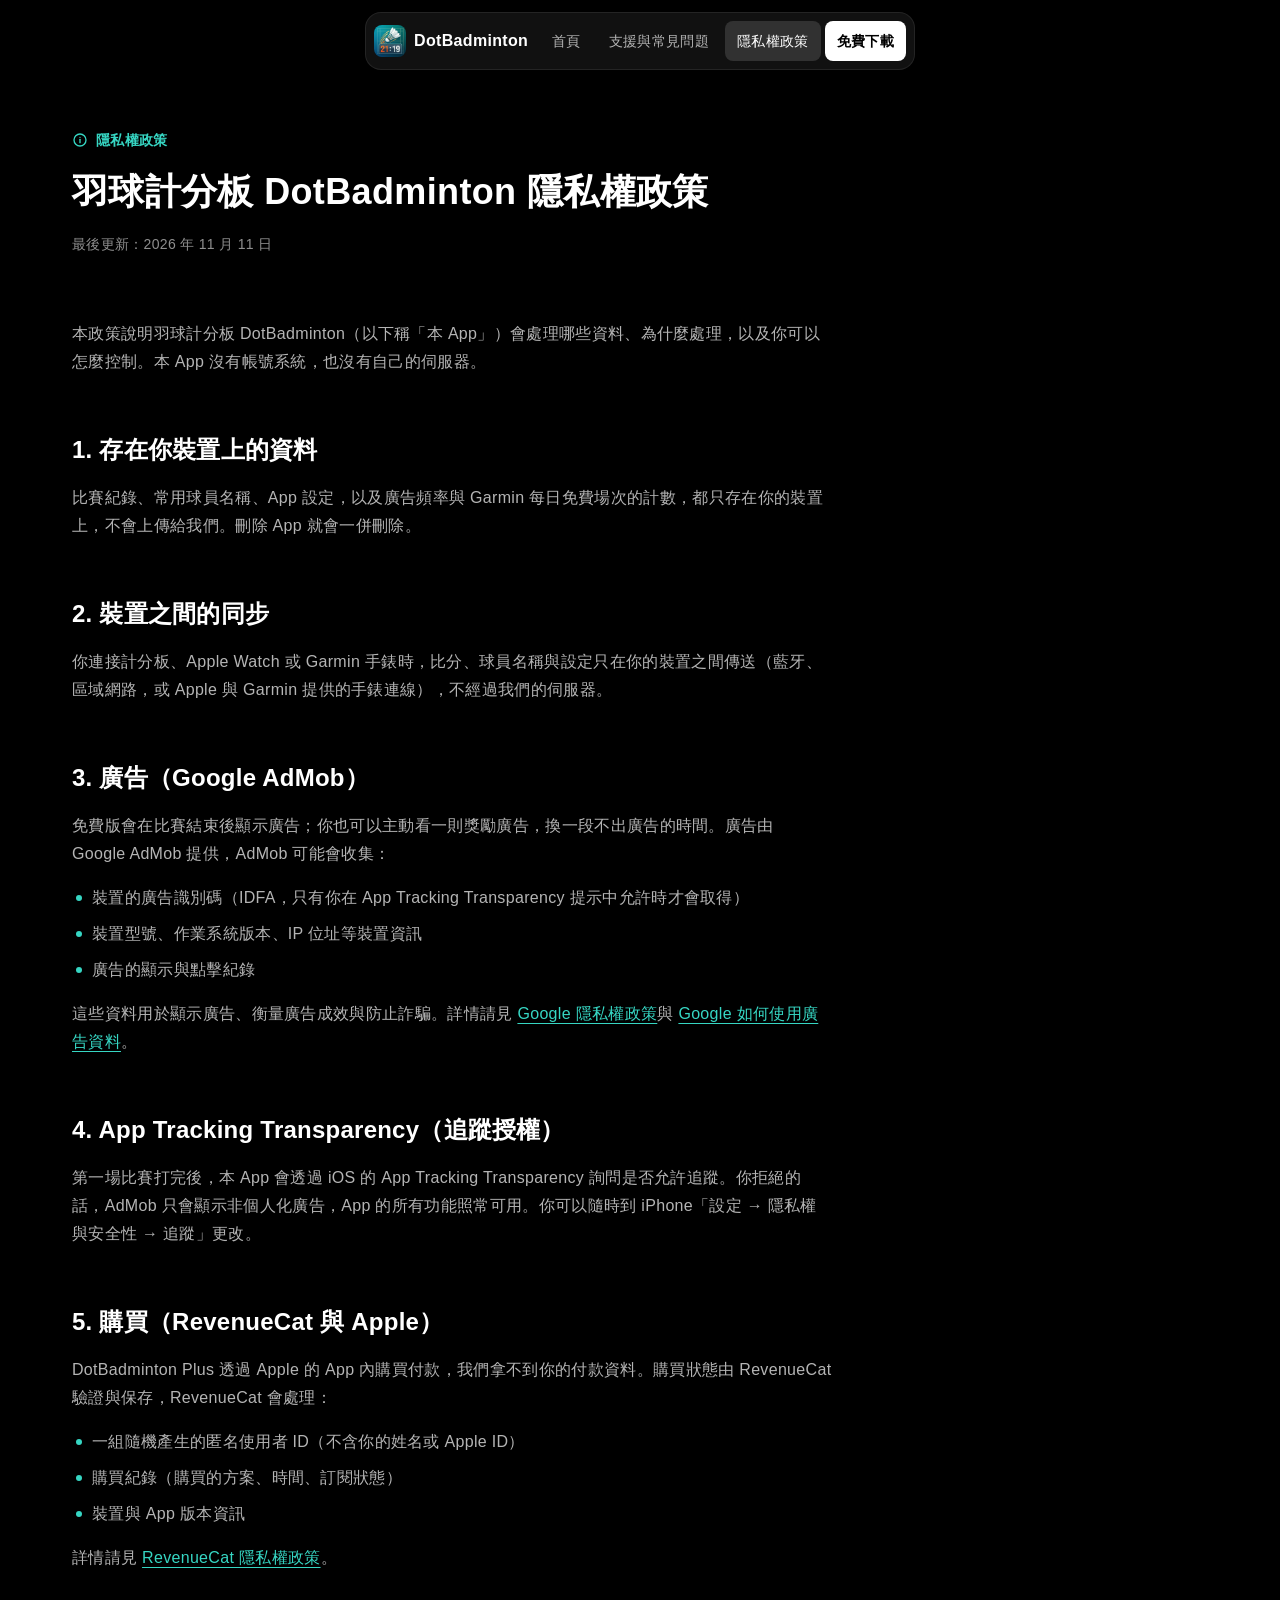
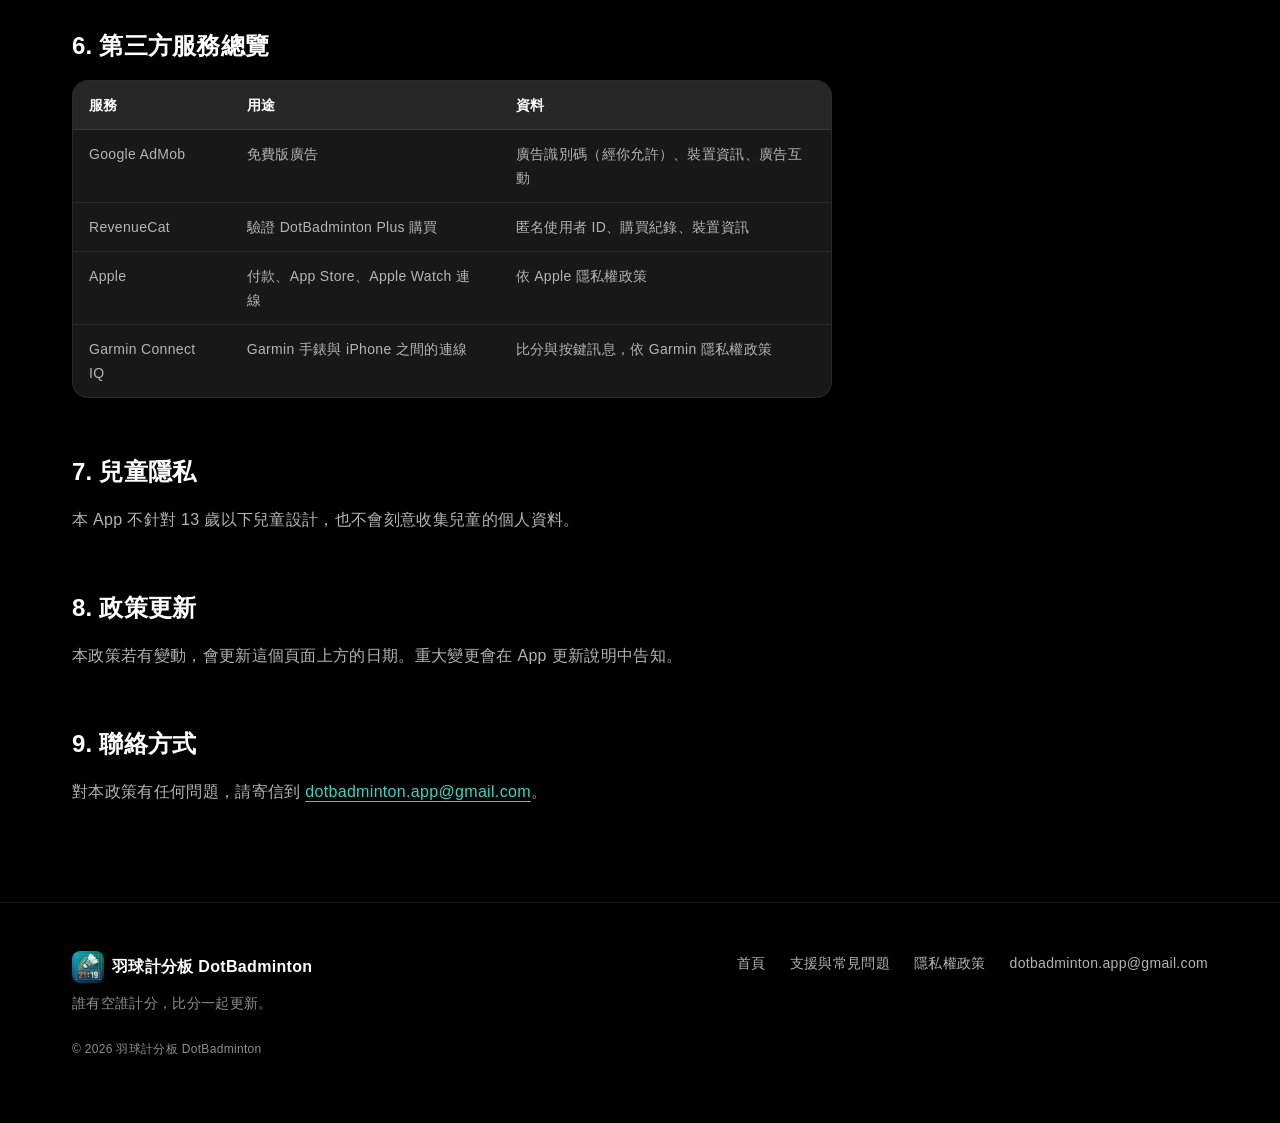
==== commit 6b0ee077: "免費版手錶計分不再限場次，新增免廣告時段說明" ====
--- a/privacy.html
+++ b/privacy.html
@@ -58,7 +58,7 @@
         <p>你連接計分板、Apple Watch 或 Garmin 手錶時，比分、球員名稱與設定只在你的裝置之間傳送（藍牙、區域網路，或 Apple 與 Garmin 提供的手錶連線），不經過我們的伺服器。</p>
 
         <h2>3. 廣告（Google AdMob）</h2>
-        <p>免費版會在比賽結束後顯示廣告，Garmin 計分也可以用獎勵廣告解鎖。廣告由 Google AdMob 提供，AdMob 可能會收集：</p>
+        <p>免費版會在比賽結束後顯示廣告；你也可以主動看一則獎勵廣告，換一段不出廣告的時間。廣告由 Google AdMob 提供，AdMob 可能會收集：</p>
         <ul>
           <li>裝置的廣告識別碼（IDFA，只有你在 App Tracking Transparency 提示中允許時才會取得）</li>
           <li>裝置型號、作業系統版本、IP 位址等裝置資訊</li>
--- a/site.css
+++ b/site.css
@@ -482,7 +482,7 @@
 .hero-actions {
   display: flex;
   flex-wrap: wrap;
-  align-items: center;
+  align-items: flex-start;
   gap: 24px;
 }
 .proof {
@@ -517,6 +517,62 @@
   .hero-title {
     font-size: 60px;
     line-height: var(--lh-6xl);
+  }
+}
+
+/* ---------- 下載用 QR Code ---------- */
+/* 手機沒辦法掃自己的螢幕，所以只在有滑鼠的大螢幕顯示 */
+.qr-block {
+  display: flex;
+  flex-direction: column;
+  align-items: flex-start;
+  gap: 8px;
+}
+.qr-block p {
+  max-width: 128px;
+  font-size: 12px;
+  line-height: var(--lh-xs);
+  color: var(--text-3);
+}
+.cta-actions {
+  display: flex;
+  flex-wrap: wrap;
+  align-items: center;
+  justify-content: center;
+  gap: 24px;
+}
+.dl-option {
+  display: flex;
+  flex-direction: column;
+  align-items: center;
+  gap: 16px;
+}
+.dl-option .qr-block {
+  align-items: center;
+  text-align: center;
+}
+/* 圖文段落裡的下載區塊靠左，但內部仍對齊按鈕中線 */
+.benefit-copy .dl-option {
+  justify-self: start;
+}
+.qr {
+  display: grid;
+  place-items: center;
+  width: 128px;
+  height: 128px;
+  flex: none;
+  padding: 8px;
+  border-radius: 12px;
+  background-color: #ffffff;
+}
+.qr img {
+  width: 112px;
+  height: 112px;
+  border-radius: 4px;
+}
+@media (hover: none), (max-width: 767px) {
+  .qr-block {
+    display: none;
   }
 }
 
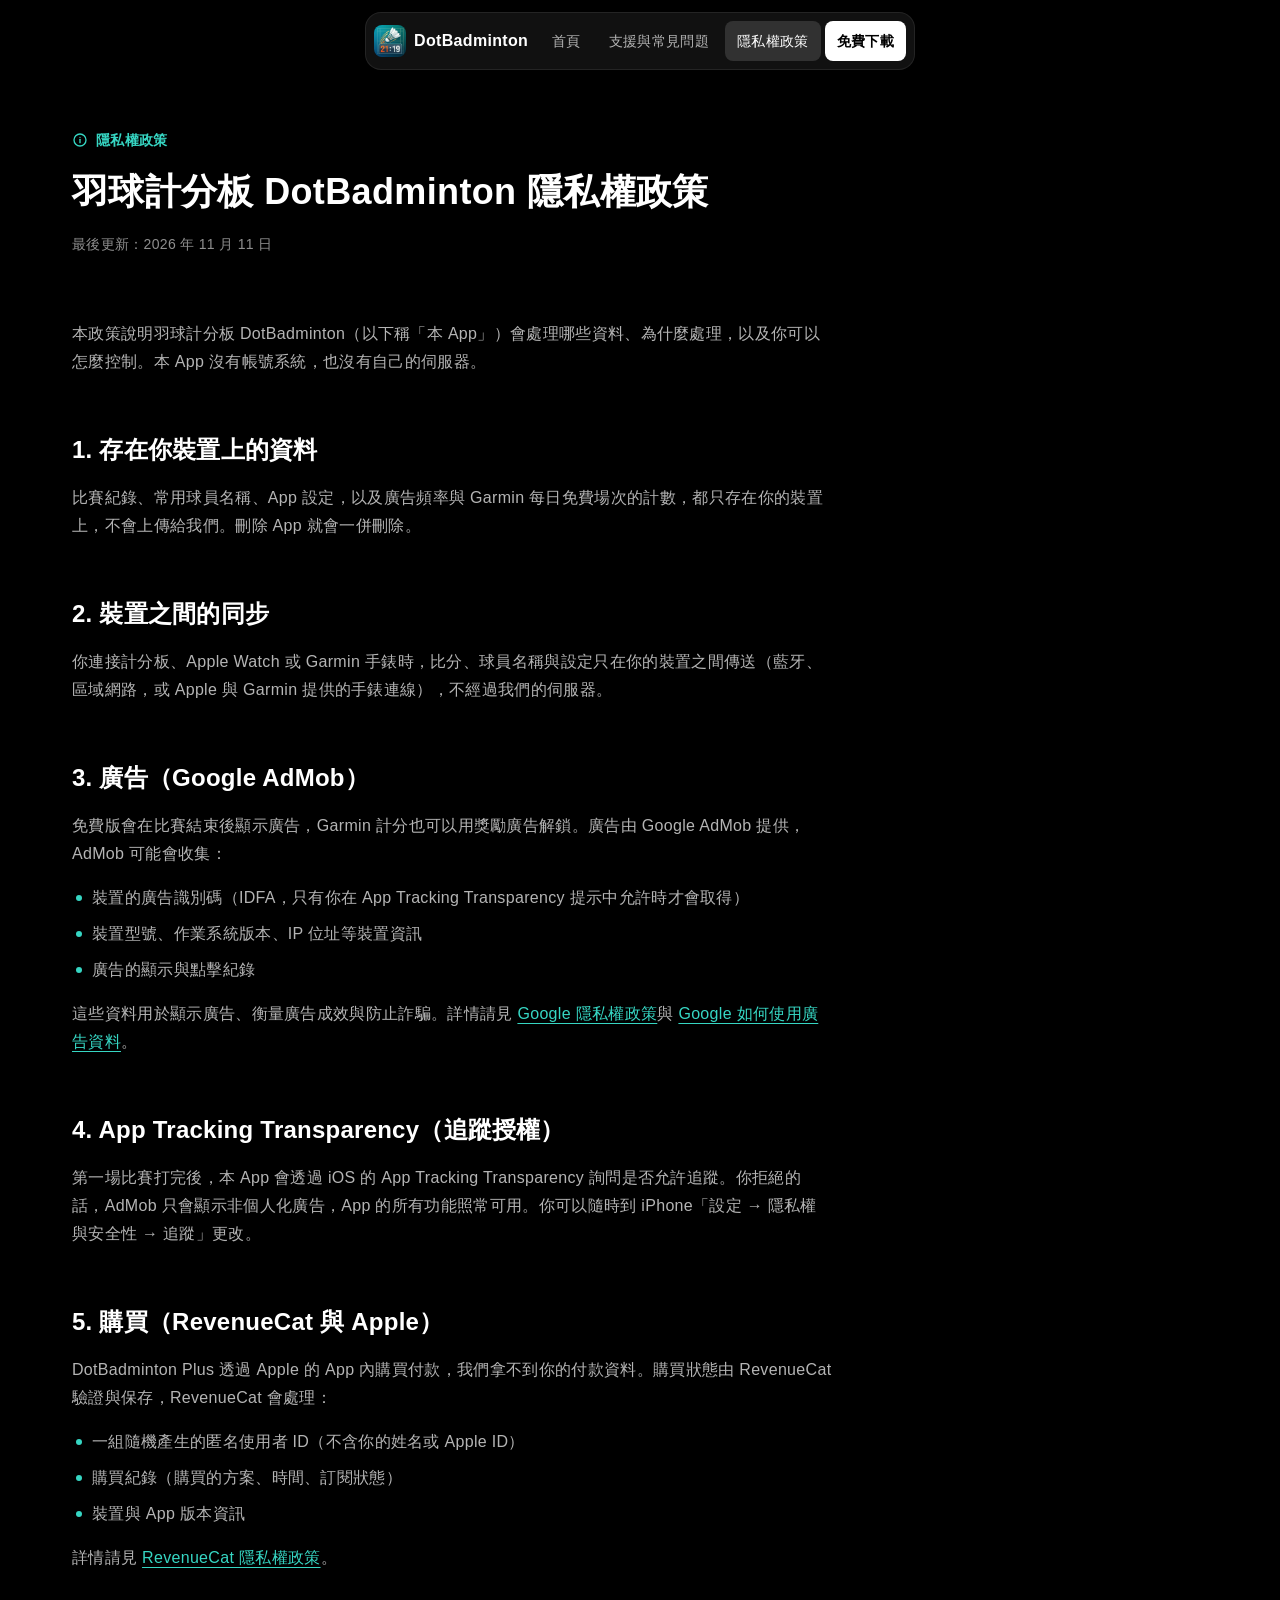
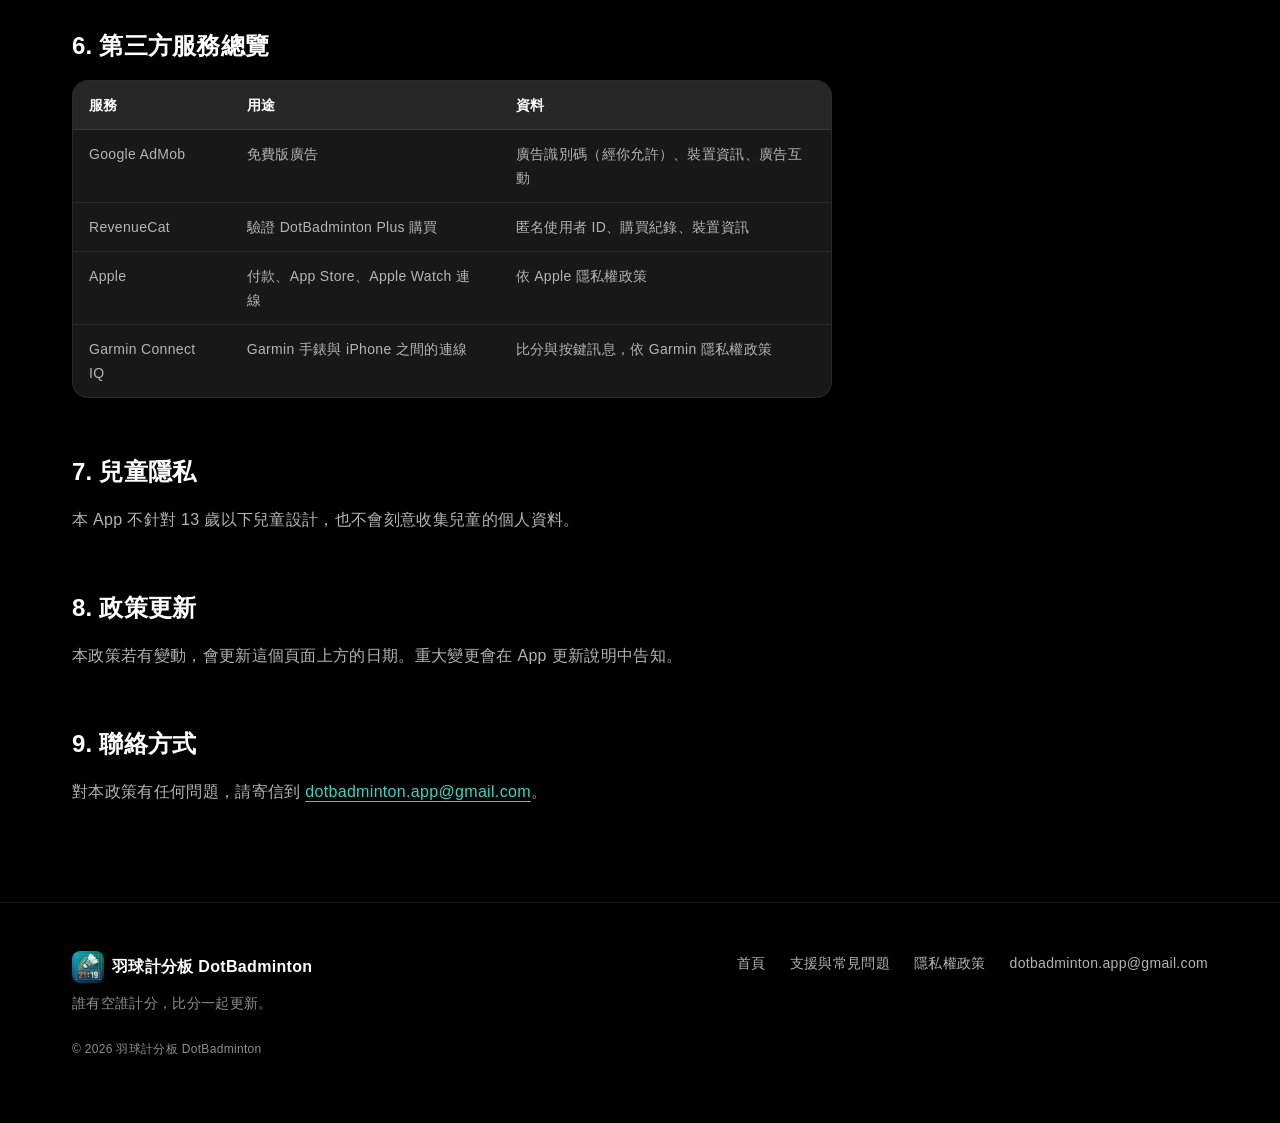
==== commit e0715a65: "Revert "免費版手錶計分不再限場次，新增免廣告時段說明" This reverts commit 6b0ee077088d68fc0459c23ec076c0983b9c41c6." ====
--- a/privacy.html
+++ b/privacy.html
@@ -58,7 +58,7 @@
         <p>你連接計分板、Apple Watch 或 Garmin 手錶時，比分、球員名稱與設定只在你的裝置之間傳送（藍牙、區域網路，或 Apple 與 Garmin 提供的手錶連線），不經過我們的伺服器。</p>
 
         <h2>3. 廣告（Google AdMob）</h2>
-        <p>免費版會在比賽結束後顯示廣告；你也可以主動看一則獎勵廣告，換一段不出廣告的時間。廣告由 Google AdMob 提供，AdMob 可能會收集：</p>
+        <p>免費版會在比賽結束後顯示廣告，Garmin 計分也可以用獎勵廣告解鎖。廣告由 Google AdMob 提供，AdMob 可能會收集：</p>
         <ul>
           <li>裝置的廣告識別碼（IDFA，只有你在 App Tracking Transparency 提示中允許時才會取得）</li>
           <li>裝置型號、作業系統版本、IP 位址等裝置資訊</li>
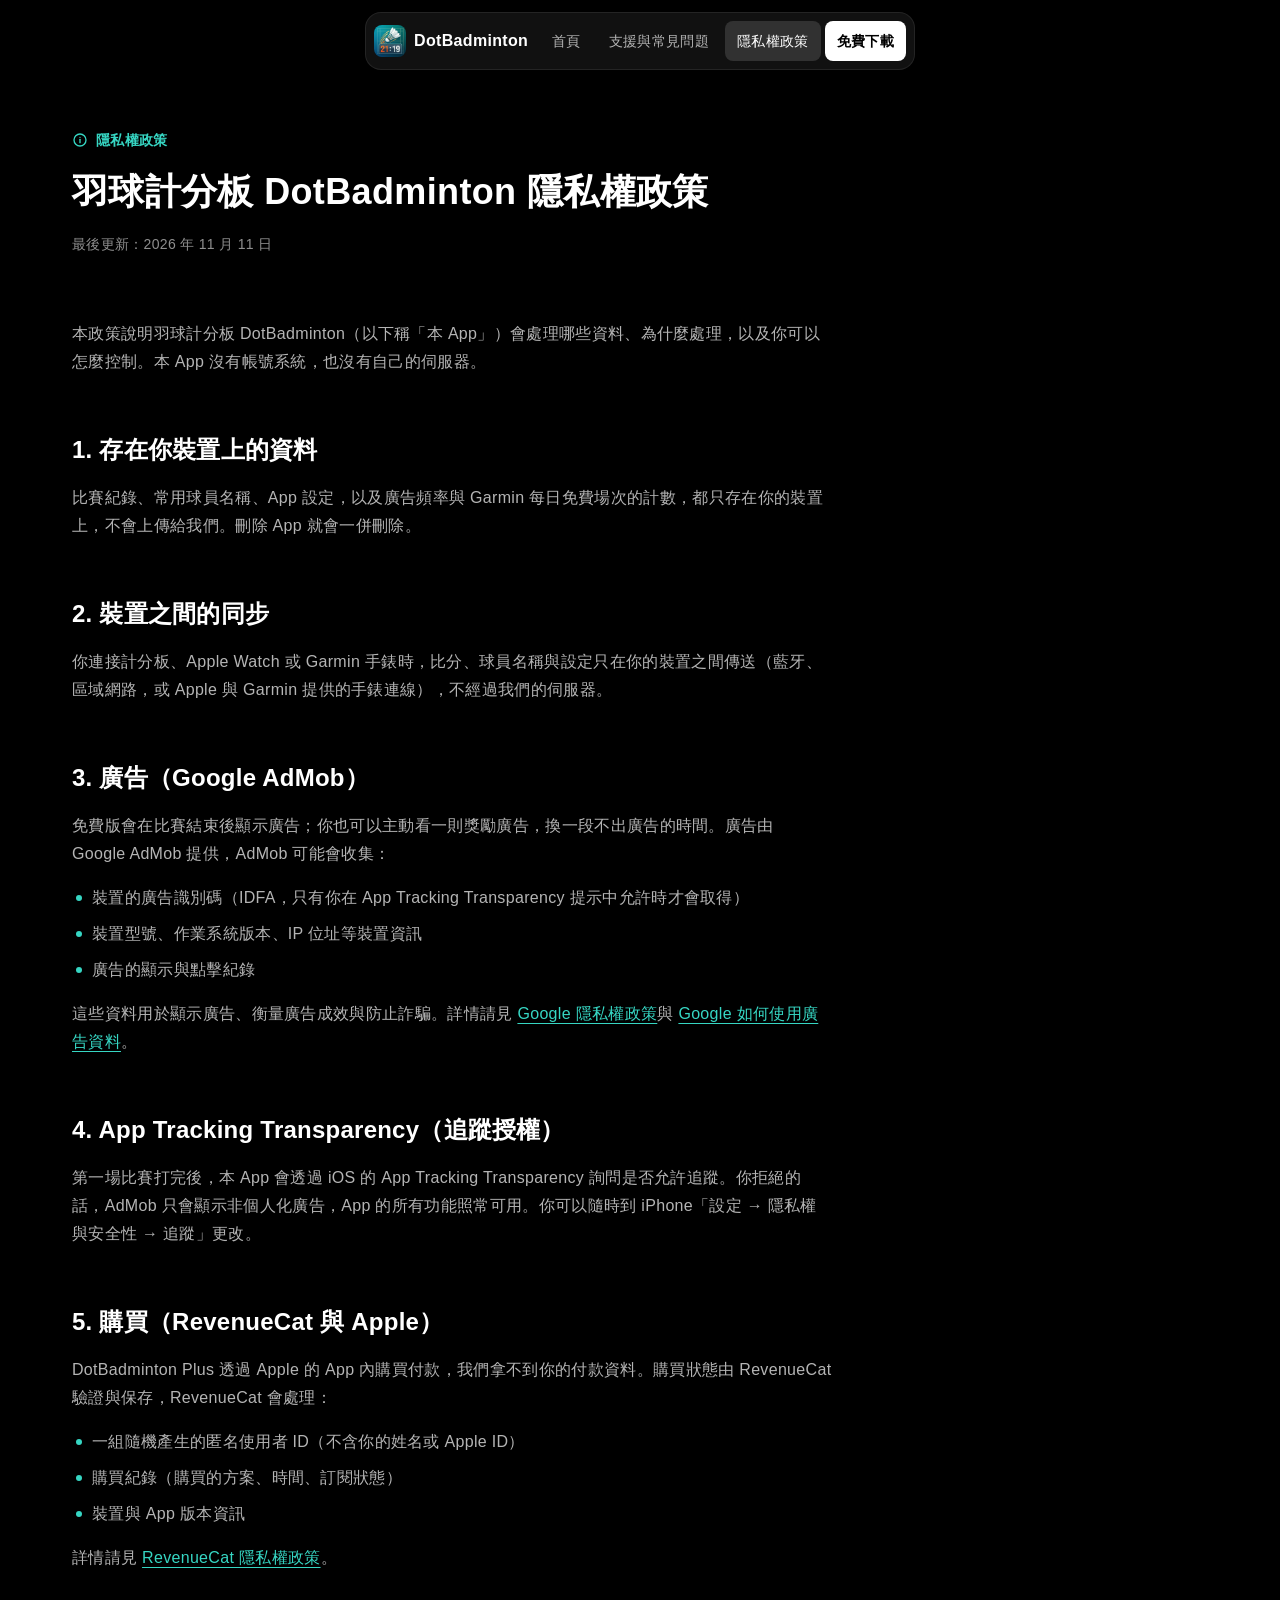
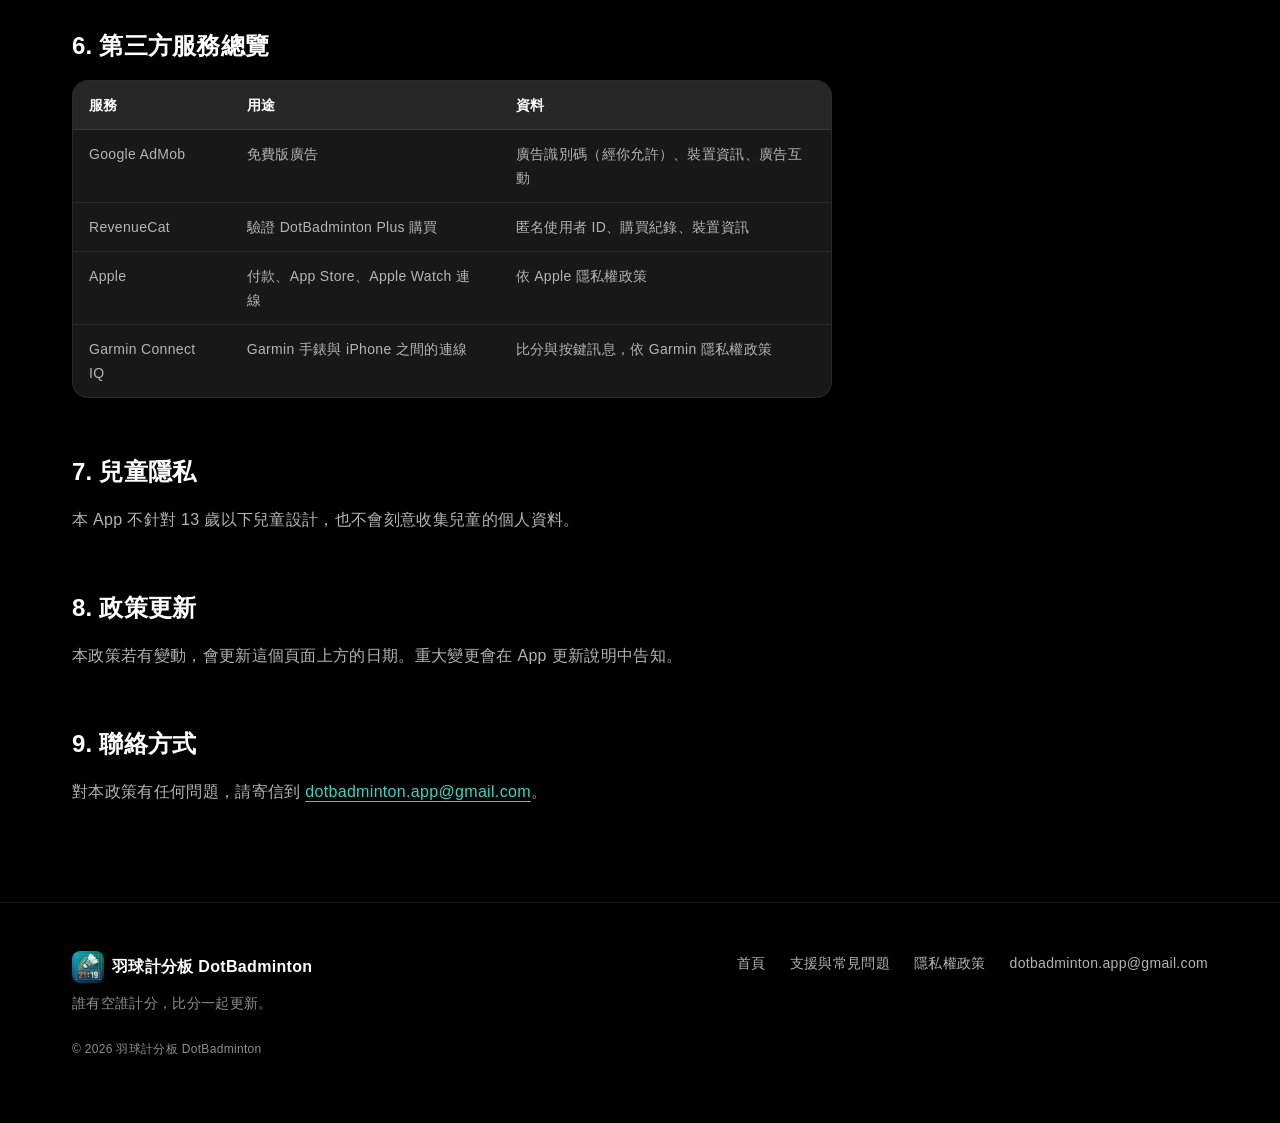
==== commit 35deac8d: "Reapply "免費版手錶計分不再限場次，新增免廣告時段說明" This reverts commit e0715a6533c576cec18e1af560aca3577e9f0753." ====
--- a/privacy.html
+++ b/privacy.html
@@ -58,7 +58,7 @@
         <p>你連接計分板、Apple Watch 或 Garmin 手錶時，比分、球員名稱與設定只在你的裝置之間傳送（藍牙、區域網路，或 Apple 與 Garmin 提供的手錶連線），不經過我們的伺服器。</p>
 
         <h2>3. 廣告（Google AdMob）</h2>
-        <p>免費版會在比賽結束後顯示廣告，Garmin 計分也可以用獎勵廣告解鎖。廣告由 Google AdMob 提供，AdMob 可能會收集：</p>
+        <p>免費版會在比賽結束後顯示廣告；你也可以主動看一則獎勵廣告，換一段不出廣告的時間。廣告由 Google AdMob 提供，AdMob 可能會收集：</p>
         <ul>
           <li>裝置的廣告識別碼（IDFA，只有你在 App Tracking Transparency 提示中允許時才會取得）</li>
           <li>裝置型號、作業系統版本、IP 位址等裝置資訊</li>
